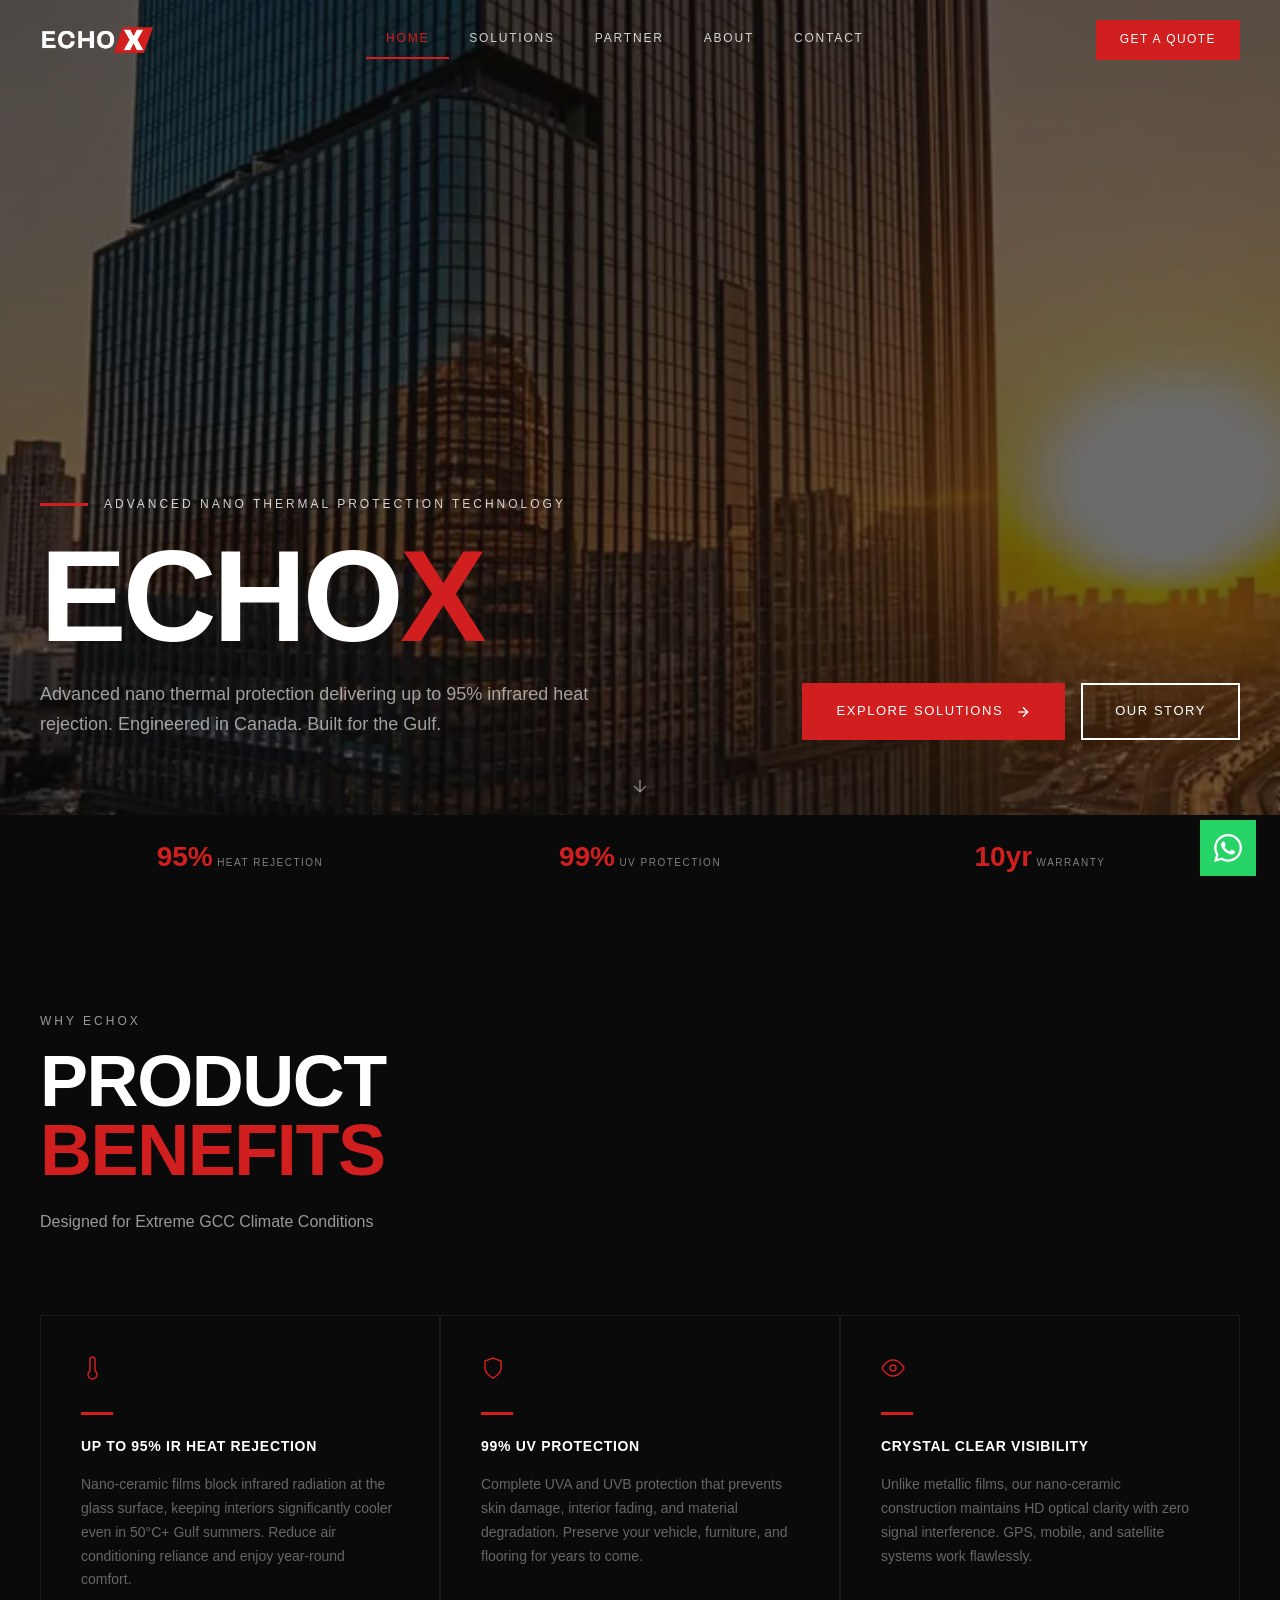
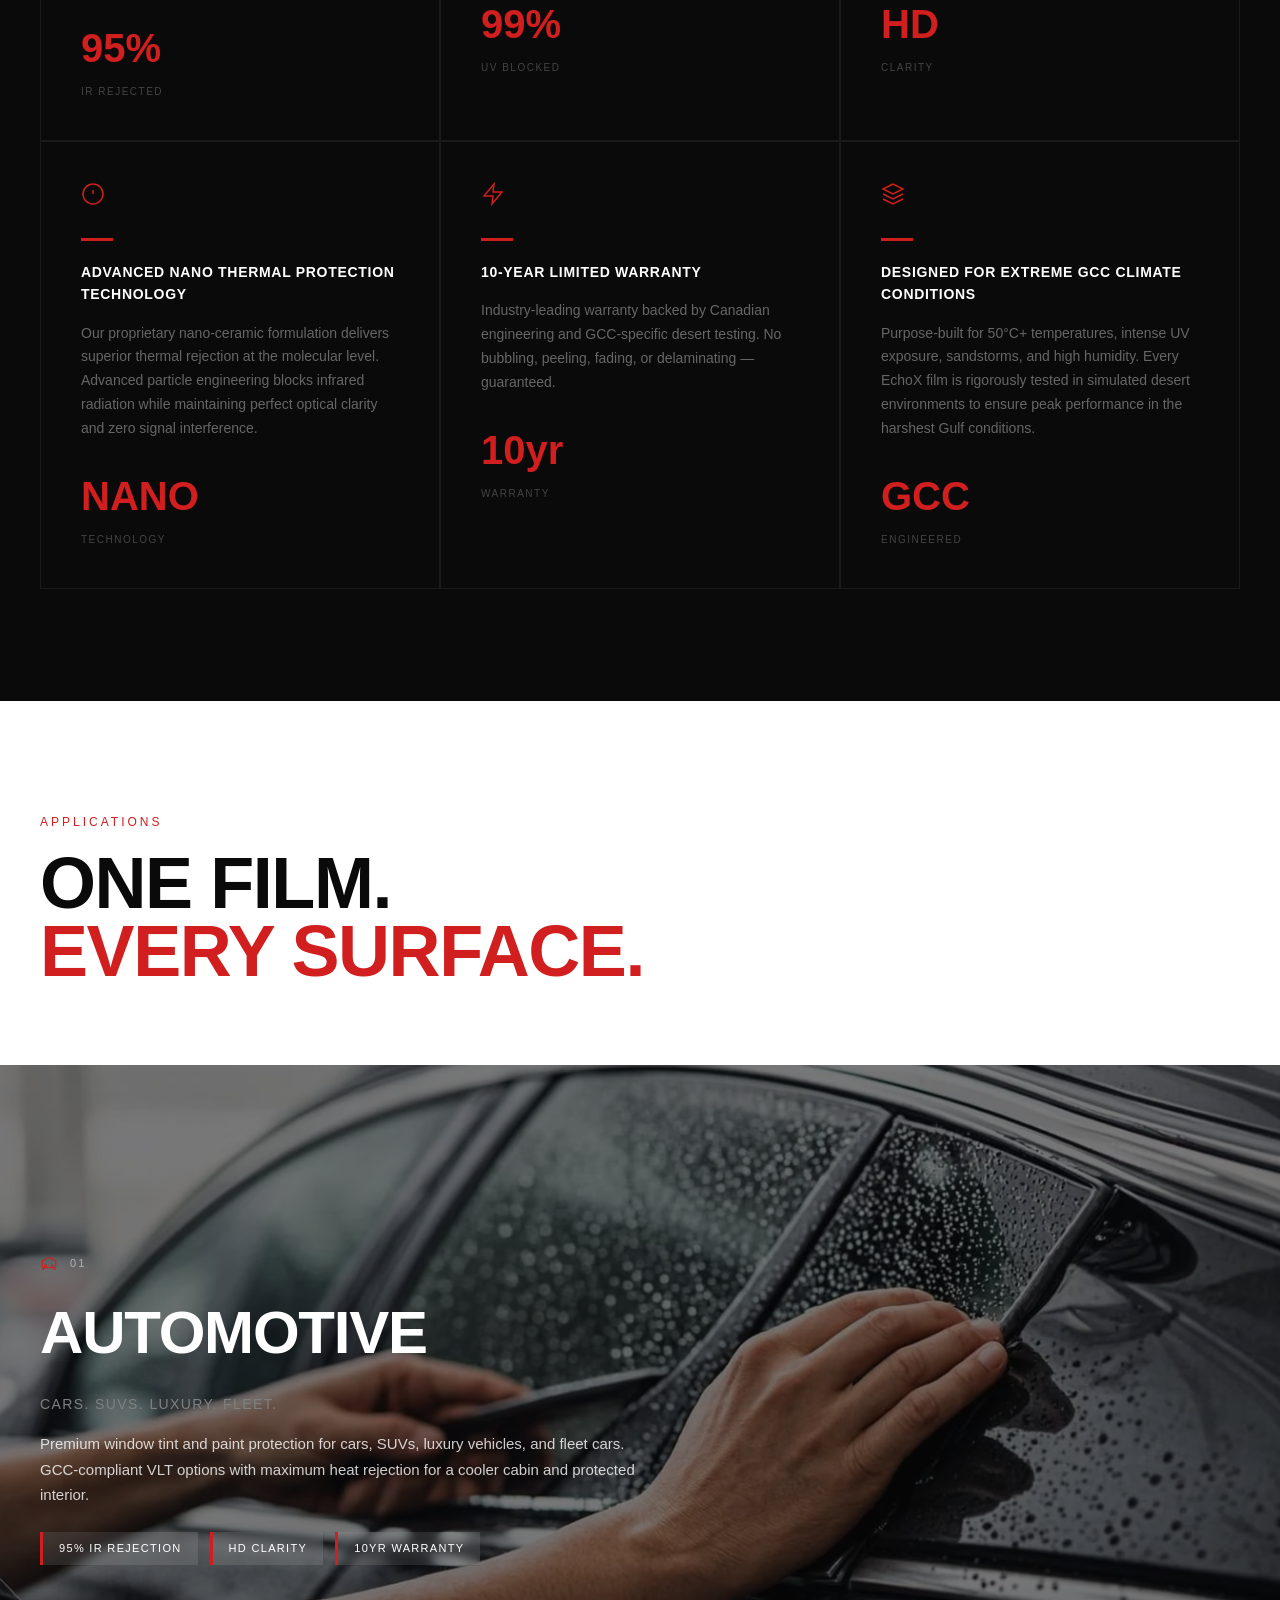
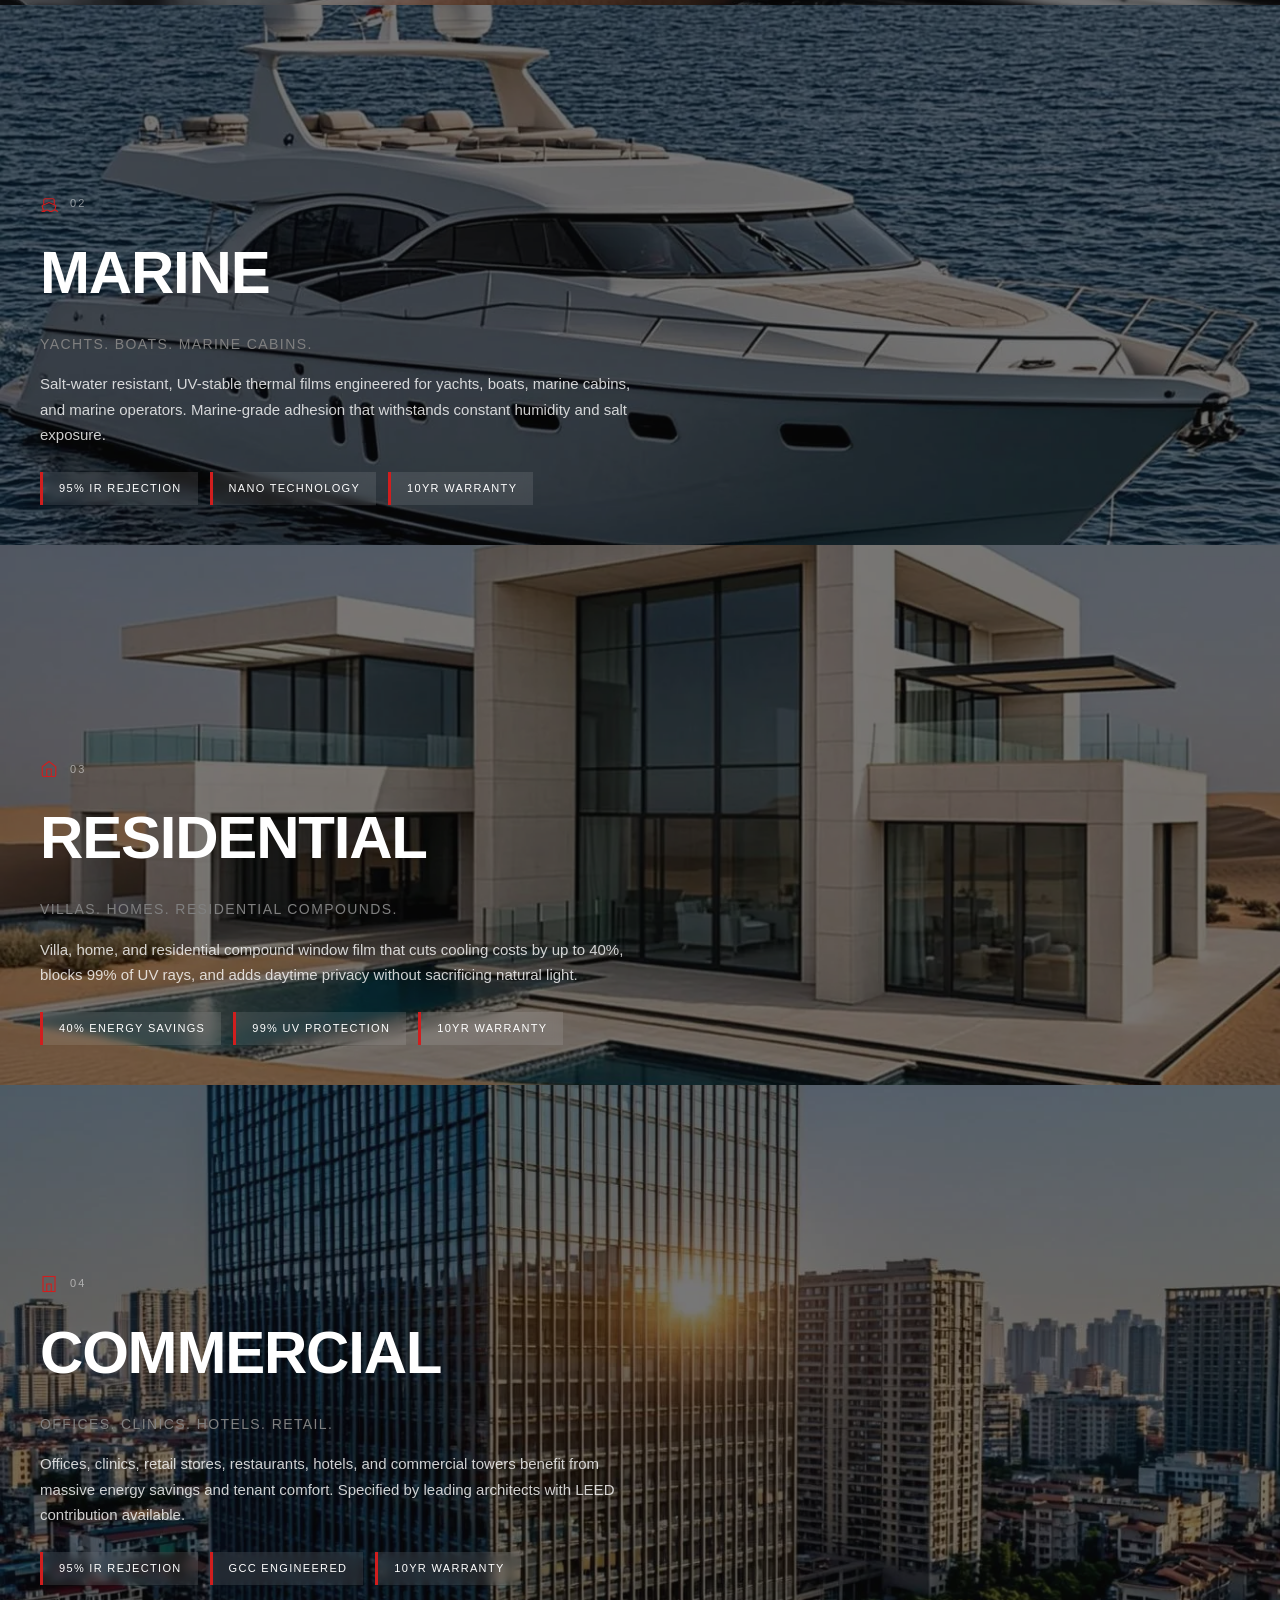
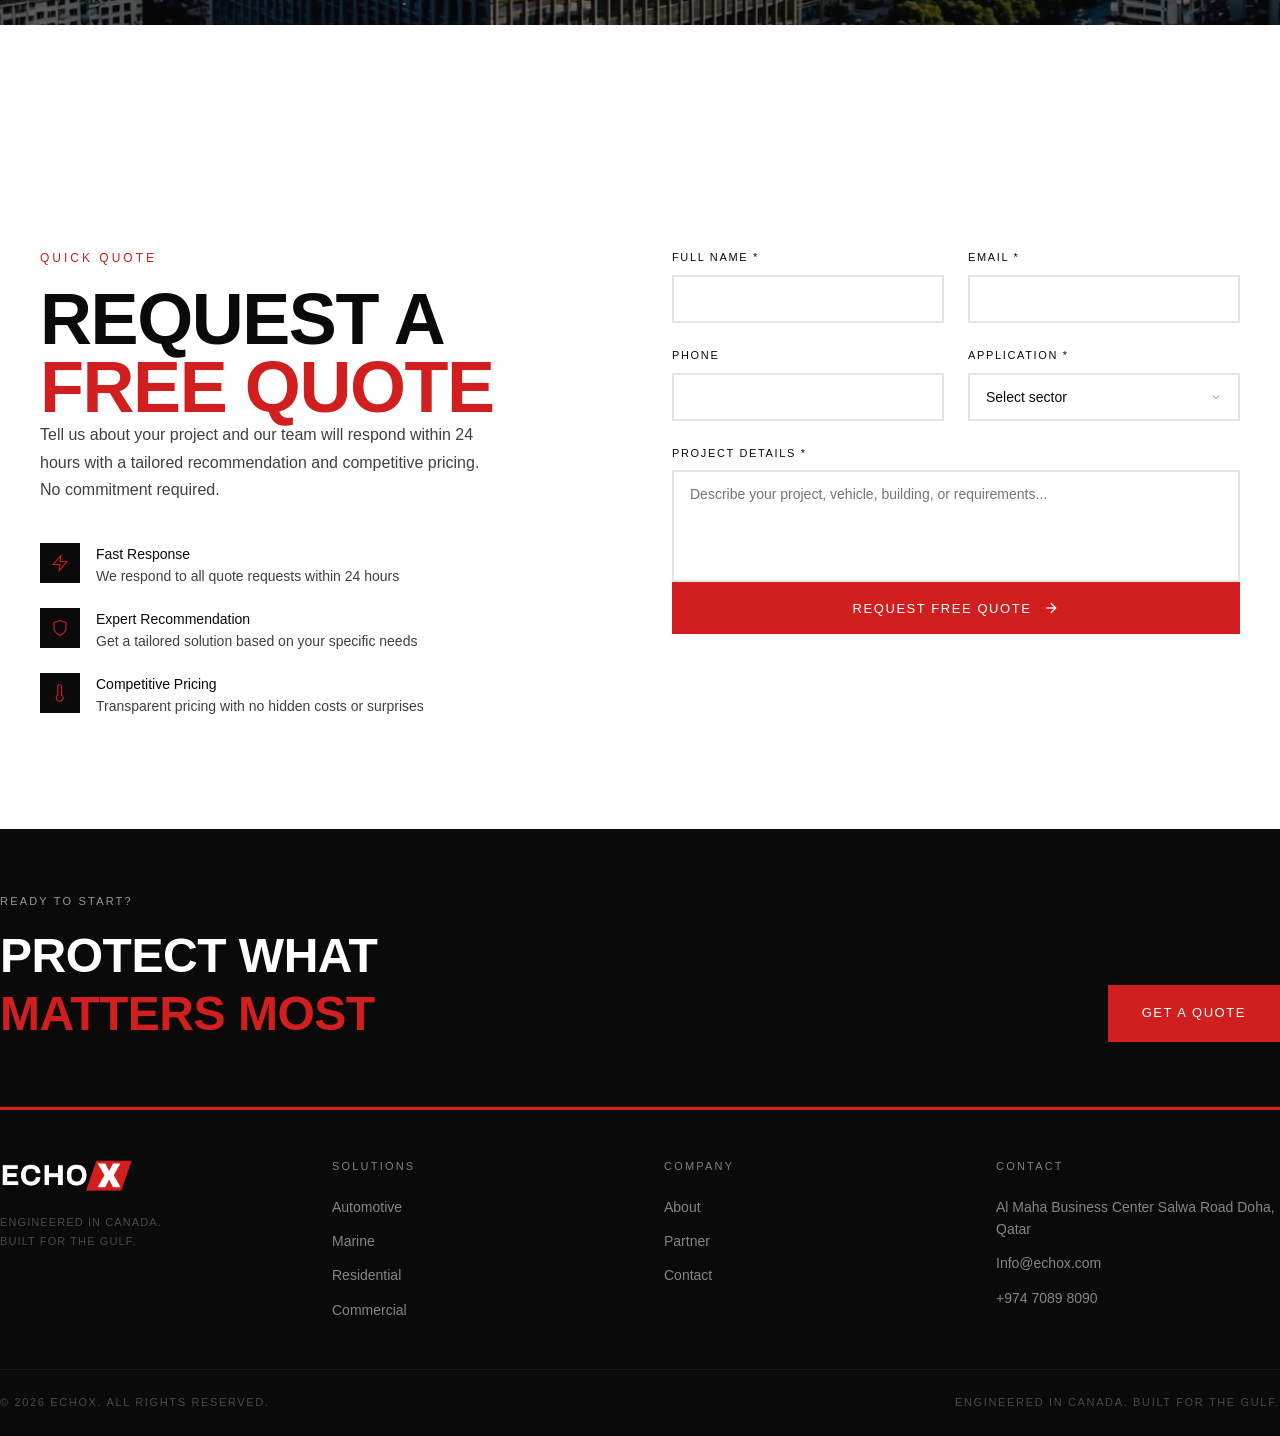
==== index.html @ 62034e57 "echox" ====
<!doctype html>
<html lang="en">
  <head>
    <meta charset="UTF-8" />
    <meta name="viewport" content="width=device-width, initial-scale=1.0" />
    <title>EchoX — Advanced Nano Thermal Protection Films | Engineered in Canada for the GCC</title>
    <meta name="description" content="EchoX delivers advanced nano thermal protection films with up to 95% IR heat rejection and 99% UV protection. Automotive, marine, residential, and commercial solutions engineered in Canada for extreme GCC climate conditions." />
  <meta name="robots" content="index, follow" />
  
  <meta property="og:title" content="EchoX — Advanced Nano Thermal Protection Films" />
  <meta property="og:description" content="Up to 95% IR heat rejection. Engineered in Canada. Built for the Gulf. Automotive, marine, residential & commercial thermal films." />
  <meta property="og:type" content="website" />
  
  <meta property="og:image" content="images/hero-home.webp" />
  <meta property="og:site_name" content="EchoX" />
  <meta property="og:locale" content="en_US" />
  <meta name="twitter:card" content="summary_large_image" />
  <meta name="twitter:title" content="EchoX — Advanced Nano Thermal Protection Films" />
  <meta name="twitter:description" content="Up to 95% IR heat rejection. Engineered in Canada. Built for the Gulf. Automotive, marine, residential & commercial thermal films." />
  <meta name="twitter:image" content="images/hero-home.webp" />
  <meta name="geo.region" content="QA-DA" />
  <meta name="geo.placename" content="Doha" />
    <link rel="icon" href="images/icon.png" type="image/png" />
  <link rel="preload" href="images/hero-home.webp" as="image" type="image/webp" />
    <link rel="stylesheet" href="style.css" />
  
<script type="application/ld+json">
{
  "@context": "https://schema.org",
  "@type": "WebSite",
  "name": "EchoX",
  "url": "",
  "description": "Advanced nano thermal protection films engineered in Canada for the GCC",
  "potentialAction": {
    "@type": "SearchAction",
    "target": "solutions.html",
    "query-input": "required name=search_term_string"
  }
}
</script>

<script type="application/ld+json">
{
  "@context": "https://schema.org",
  "@type": "LocalBusiness",
  "name": "EchoX",
  "description": "Advanced nano thermal protection films — automotive, marine, residential, and commercial solutions engineered in Canada for the GCC.",
  "url": "",
  "telephone": "+97470898090",
  "email": "Info@echox.com",
  "address": {
    "@type": "PostalAddress",
    "streetAddress": "Al Maha Business Center, Salwa Road",
    "addressLocality": "Doha",
    "addressRegion": "Doha",
    "addressCountry": "QA"
  },
  "areaServed": [
    { "@type": "Country", "name": "Qatar" },
    { "@type": "Country", "name": "Saudi Arabia" },
    { "@type": "Country", "name": "United Arab Emirates" },
    { "@type": "Country", "name": "Kuwait" },
    { "@type": "Country", "name": "Bahrain" },
    { "@type": "Country", "name": "Oman" }
  ],
  "sameAs": [
    "https://instagram.com/echoxglobal",
    "https://linkedin.com/company/echoxglobal",
    "https://youtube.com/@echoxglobal"
  ]
}
</script>
    <script>document.documentElement.style.opacity=0;document.documentElement.style.transition="opacity 0.3s ease";</script>
  </head>
  <body>
    <!-- ===== NAVBAR ===== -->
    <nav id="navbar" class="navbar">
      <div class="navbar-inner">
        <a href="index.html" class="navbar-logo">
          <img src="images/logo.webp" alt="EchoX logo — Advanced Nano Thermal Protection" id="nav-logo" class="nav-logo"  width="1556" height="409" loading="lazy" />
        </a>
        <div class="navbar-links" id="nav-links">
          <a href="index.html" class="nav-link active">Home</a>
          <a href="solutions.html" class="nav-link">Solutions</a>
          <a href="partner.html" class="nav-link">Partner</a>
          <a href="about.html" class="nav-link">About</a>
          <a href="contact.html" class="nav-link">Contact</a>
        </div>
        <a href="contact.html" class="nav-cta">Get a Quote</a>
        <button class="mobile-menu-btn" id="mobile-menu-btn" aria-label="Toggle menu">
          <span></span><span></span><span></span>
        </button>
      </div>
    </nav>

    <!-- Mobile Menu Overlay -->
    <div class="mobile-menu-overlay" id="mobile-menu-overlay">
      <button class="mobile-menu-close" id="mobile-menu-close" aria-label="Close menu">
        <svg width="28" height="28" viewBox="0 0 24 24" fill="none" stroke="currentColor" stroke-width="2">
          <line x1="18" y1="6" x2="6" y2="18" />
          <line x1="6" y1="6" x2="18" y2="18" />
        </svg>
      </button>
      <div class="mobile-menu-content">
        <a href="index.html" class="mobile-menu-link"><span class="mobile-menu-num">01</span>Home</a>
        <a href="solutions.html" class="mobile-menu-link"><span class="mobile-menu-num">02</span>Solutions</a>
        <a href="partner.html" class="mobile-menu-link"><span class="mobile-menu-num">03</span>Partner</a>
        <a href="about.html" class="mobile-menu-link"><span class="mobile-menu-num">04</span>About</a>
        <a href="contact.html" class="mobile-menu-link"><span class="mobile-menu-num">05</span>Contact</a>
        <a href="contact.html" class="mobile-menu-cta">Get a Quote</a>
      </div>
    </div>

    <!-- ===== HOME PAGE CONTENT ===== -->

    <!-- HOME SECTION 1: Brand Introduction — Full Viewport Cinematic Hero -->
    <section class="hero hero-home">
      <div class="hero-bg">
        <picture>
            <source srcset="images/hero-home-sm.webp" media="(max-width: 768px)" type="image/webp" />
            <img src="images/hero-home.webp" width="1344" height="768" fetchpriority="high" alt="EchoX Thermal Protection" />
          </picture>
      </div>
      <div class="hero-overlay" style="background: rgba(10, 10, 10, 0.6)"></div>
      <div class="hero-content hero-content-bottom">
        <div class="content-grid">
          <div class="hero-pretitle-row">
            <div class="hero-red-line"></div>
            <span class="hero-pretitle">Advanced Nano Thermal Protection Technology</span>
          </div>
          <h1 class="hero-title">ECHO<span class="text-red">X</span></h1>
          <div class="hero-grid-2col">
            <p class="hero-subtitle">
              Advanced nano thermal protection delivering up to 95% infrared heat rejection. Engineered in Canada. Built for the Gulf.
            </p>
            <div class="hero-buttons">
              <a href="solutions.html" class="btn btn-primary">Explore Solutions
                <svg width="16" height="16" viewBox="0 0 24 24" fill="none" stroke="currentColor" stroke-width="2">
                  <line x1="5" y1="12" x2="19" y2="12" />
                  <polyline points="12 5 19 12 12 19" /></svg></a>
              <a href="about.html" class="btn btn-outline-white">Our Story</a>
            </div>
          </div>
        </div>
      </div>
      <!-- Bottom Stats Bar -->
      <div class="hero-stats-bar">
        <div class="hero-stats-bar-inner">
          <div class="hero-stat">
            <span class="hero-stat-value">95%</span>
            <span class="hero-stat-label">Heat Rejection</span>
          </div>
          <div class="hero-stat">
            <span class="hero-stat-value">99%</span>
            <span class="hero-stat-label">UV Protection</span>
          </div>
          <div class="hero-stat">
            <span class="hero-stat-value">10yr</span>
            <span class="hero-stat-label">Warranty</span>
          </div>
        </div>
      </div>
      <!-- Scroll Indicator -->
      <div class="scroll-indicator">
        <svg width="20" height="20" viewBox="0 0 24 24" fill="none" stroke="currentColor" stroke-width="2" style="color: rgba(255, 255, 255, 0.4)">
          <line x1="12" y1="5" x2="12" y2="19" />
          <polyline points="19 12 12 19 5 12" />
        </svg>
      </div>
    </section>

    <!-- HOME SECTION 2: Product Benefits — Dark -->
    <section class="section section-dark">
      <div class="container">
        <div class="section-header-left animate-on-scroll">
          <span class="section-eyebrow eyebrow-gray">Why EchoX</span>
          <h2 class="section-title text-white">PRODUCT<br /><span class="text-red">BENEFITS</span></h2>
          <p class="section-desc" style="color: #999; margin-top: 24px;">Designed for Extreme GCC Climate Conditions</p>
        </div>
        <div class="benefits-grid" style="grid-template-columns: repeat(3, 1fr)">
          <div class="benefit-card animate-on-scroll">
            <svg class="benefit-icon" width="24" height="24" viewBox="0 0 24 24" fill="none" stroke="currentColor" stroke-width="1.5">
              <path d="M14 14.76V3.5a2.5 2.5 0 0 0-5 0v11.26a4.5 4.5 0 1 0 5 0z" />
            </svg>
            <div class="benefit-red-line"></div>
            <h3 class="benefit-title">UP TO 95% IR HEAT REJECTION</h3>
            <p class="benefit-desc">
              Nano-ceramic films block infrared radiation at the glass surface, keeping interiors significantly cooler even in 50°C+ Gulf summers. Reduce air conditioning reliance and enjoy year-round comfort.
            </p>
            <p class="benefit-stat">95%</p>
            <p class="benefit-stat-label">IR Rejected</p>
          </div>
          <div class="benefit-card animate-on-scroll">
            <svg class="benefit-icon" width="24" height="24" viewBox="0 0 24 24" fill="none" stroke="currentColor" stroke-width="1.5">
              <path d="M12 22s8-4 8-10V5l-8-3-8 3v7c0 6 8 10 8 10z" />
            </svg>
            <div class="benefit-red-line"></div>
            <h3 class="benefit-title">99% UV PROTECTION</h3>
            <p class="benefit-desc">
              Complete UVA and UVB protection that prevents skin damage, interior fading, and material degradation. Preserve your vehicle, furniture, and flooring for years to come.
            </p>
            <p class="benefit-stat">99%</p>
            <p class="benefit-stat-label">UV Blocked</p>
          </div>
          <div class="benefit-card animate-on-scroll">
            <svg class="benefit-icon" width="24" height="24" viewBox="0 0 24 24" fill="none" stroke="currentColor" stroke-width="1.5">
              <path d="M1 12s4-8 11-8 11 8 11 8-4 8-11 8-11-8-11-8z" />
              <circle cx="12" cy="12" r="3" />
            </svg>
            <div class="benefit-red-line"></div>
            <h3 class="benefit-title">CRYSTAL CLEAR VISIBILITY</h3>
            <p class="benefit-desc">
              Unlike metallic films, our nano-ceramic construction maintains HD optical clarity with zero signal interference. GPS, mobile, and satellite systems work flawlessly.
            </p>
            <p class="benefit-stat">HD</p>
            <p class="benefit-stat-label">Clarity</p>
          </div>
          <div class="benefit-card animate-on-scroll">
            <svg class="benefit-icon" width="24" height="24" viewBox="0 0 24 24" fill="none" stroke="currentColor" stroke-width="1.5">
              <circle cx="12" cy="12" r="10" />
              <line x1="12" y1="8" x2="12" y2="12" />
              <line x1="12" y1="16" x2="12.01" y2="16" />
            </svg>
            <div class="benefit-red-line"></div>
            <h3 class="benefit-title">ADVANCED NANO THERMAL PROTECTION TECHNOLOGY</h3>
            <p class="benefit-desc">
              Our proprietary nano-ceramic formulation delivers superior thermal rejection at the molecular level. Advanced particle engineering blocks infrared radiation while maintaining perfect optical clarity and zero signal interference.
            </p>
            <p class="benefit-stat">NANO</p>
            <p class="benefit-stat-label">Technology</p>
          </div>
          <div class="benefit-card animate-on-scroll">
            <svg class="benefit-icon" width="24" height="24" viewBox="0 0 24 24" fill="none" stroke="currentColor" stroke-width="1.5">
              <polygon points="13 2 3 14 12 14 11 22 21 10 12 10 13 2" />
            </svg>
            <div class="benefit-red-line"></div>
            <h3 class="benefit-title">10-YEAR LIMITED WARRANTY</h3>
            <p class="benefit-desc">
              Industry-leading warranty backed by Canadian engineering and GCC-specific desert testing. No bubbling, peeling, fading, or delaminating — guaranteed.
            </p>
            <p class="benefit-stat">10yr</p>
            <p class="benefit-stat-label">Warranty</p>
          </div>
          <div class="benefit-card animate-on-scroll">
            <svg class="benefit-icon" width="24" height="24" viewBox="0 0 24 24" fill="none" stroke="currentColor" stroke-width="1.5">
              <path d="M12 2L2 7l10 5 10-5-10-5z" />
              <path d="M2 17l10 5 10-5" />
              <path d="M2 12l10 5 10-5" />
            </svg>
            <div class="benefit-red-line"></div>
            <h3 class="benefit-title">DESIGNED FOR EXTREME GCC CLIMATE CONDITIONS</h3>
            <p class="benefit-desc">
              Purpose-built for 50°C+ temperatures, intense UV exposure, sandstorms, and high humidity. Every EchoX film is rigorously tested in simulated desert environments to ensure peak performance in the harshest Gulf conditions.
            </p>
            <p class="benefit-stat">GCC</p>
            <p class="benefit-stat-label">Engineered</p>
          </div>
        </div>
      </div>
    </section>

    <!-- HOME SECTION 3: Applications Overview — White -->
    <section class="section section-white">
      <div class="container">
        <div class="section-header-left animate-on-scroll">
          <span class="section-eyebrow">Applications</span>
          <h2 class="section-title">ONE FILM.<br /><span class="text-red">EVERY SURFACE.</span></h2>
        </div>
      </div>
      <!-- Full-width application cards -->
      <div class="app-cards">
        <!-- Automotive -->
        <a href="solutions.html" class="app-card animate-on-scroll" style="text-decoration:none;color:inherit;">
          <div class="app-card-bg">
            <img src="images/automotive-detail.webp" alt="EchoX automotive nano ceramic thermal window tint film for cars and SUVs"  width="1344" height="768" loading="lazy" />
          </div>
          <div class="app-card-overlay"></div>
          <div class="app-card-content">
            <div class="app-card-eyebrow">
              <svg width="18" height="18" viewBox="0 0 24 24" fill="none" stroke="#D11E1E" stroke-width="1.5">
                <path d="M5 17h14M5 17a2 2 0 0 1-2-2V9a2 2 0 0 1 2-2h1l2-3h8l2 3h1a2 2 0 0 1 2 2v6a2 2 0 0 1-2 2M5 17l-1 2h2m13-2l1 2h-2" />
                <circle cx="7.5" cy="14.5" r="1.5" />
                <circle cx="16.5" cy="14.5" r="1.5" />
              </svg>
              <span>01</span>
            </div>
            <h3 class="app-card-title">AUTOMOTIVE</h3>
            <p class="app-card-subtitle">Cars. SUVs. Luxury. Fleet.</p>
            <p class="app-card-desc">
              Premium window tint and paint protection for cars, SUVs, luxury vehicles, and fleet cars. GCC-compliant VLT options with maximum heat rejection for a cooler cabin and protected interior.
            </p>
            <div class="app-card-tags">
              <span class="app-card-tag">95% IR Rejection</span>
              <span class="app-card-tag">HD Clarity</span>
              <span class="app-card-tag">10yr Warranty</span>
            </div>
          </div>
        </a>
        <!-- Marine -->
        <a href="solutions.html" class="app-card animate-on-scroll" style="text-decoration:none;color:inherit;">
          <div class="app-card-bg">
            <img src="images/marine.webp" alt="EchoX marine grade thermal protection film for yachts and boats"  width="1344" height="768" loading="lazy" />
          </div>
          <div class="app-card-overlay"></div>
          <div class="app-card-content">
            <div class="app-card-eyebrow">
              <svg width="18" height="18" viewBox="0 0 24 24" fill="none" stroke="#D11E1E" stroke-width="1.5">
                <path d="M2 21c.6.5 1.2 1 2.5 1 2.5 0 2.5-2 5-2 1.3 0 1.9.5 2.5 1s1.2 1 2.5 1c2.5 0 2.5-2 5-2 1.3 0 1.9.5 2.5 1s1.2 1 2.5 1" />
                <path d="M19.38 20A11.6 11.6 0 0 0 21 14l-9-4-9 4c0 2.9.94 5.34 2.81 7.76" />
                <path d="M19 13V7a2 2 0 0 0-2-2H7a2 2 0 0 0-2 2v6" />
              </svg>
              <span>02</span>
            </div>
            <h3 class="app-card-title">MARINE</h3>
            <p class="app-card-subtitle">Yachts. Boats. Marine Cabins.</p>
            <p class="app-card-desc">
              Salt-water resistant, UV-stable thermal films engineered for yachts, boats, marine cabins, and marine operators. Marine-grade adhesion that withstands constant humidity and salt exposure.
            </p>
            <div class="app-card-tags">
              <span class="app-card-tag">95% IR Rejection</span>
              <span class="app-card-tag">NANO Technology</span>
              <span class="app-card-tag">10yr Warranty</span>
            </div>
          </div>
        </a>
        <!-- Residential -->
        <a href="solutions.html" class="app-card animate-on-scroll" style="text-decoration:none;color:inherit;">
          <div class="app-card-bg">
            <img src="images/residential.webp" alt="EchoX residential window thermal film for villas and homes in the GCC"  width="1344" height="768" loading="lazy" />
          </div>
          <div class="app-card-overlay"></div>
          <div class="app-card-content">
            <div class="app-card-eyebrow">
              <svg width="18" height="18" viewBox="0 0 24 24" fill="none" stroke="#D11E1E" stroke-width="1.5">
                <path d="M3 9l9-7 9 7v11a2 2 0 0 1-2 2H5a2 2 0 0 1-2-2z" />
                <polyline points="9 22 9 12 15 12 15 22" />
              </svg>
              <span>03</span>
            </div>
            <h3 class="app-card-title">RESIDENTIAL</h3>
            <p class="app-card-subtitle">Villas. Homes. Residential Compounds.</p>
            <p class="app-card-desc">
              Villa, home, and residential compound window film that cuts cooling costs by up to 40%, blocks 99% of UV rays, and adds daytime privacy without sacrificing natural light.
            </p>
            <div class="app-card-tags">
              <span class="app-card-tag">40% Energy Savings</span>
              <span class="app-card-tag">99% UV Protection</span>
              <span class="app-card-tag">10yr Warranty</span>
            </div>
          </div>
        </a>
        <!-- Commercial -->
        <a href="solutions.html" class="app-card animate-on-scroll" style="text-decoration:none;color:inherit;">
          <div class="app-card-bg">
            <img src="images/commercial.webp" alt="EchoX commercial thermal protection film for offices and commercial buildings"  width="1344" height="768" loading="lazy" />
          </div>
          <div class="app-card-overlay"></div>
          <div class="app-card-content">
            <div class="app-card-eyebrow">
              <svg width="18" height="18" viewBox="0 0 24 24" fill="none" stroke="#D11E1E" stroke-width="1.5">
                <rect x="4" y="2" width="16" height="20" rx="0" />
                <path d="M9 22V12h6v10" />
                <path d="M8 6h.01" />
                <path d="M16 6h.01" />
                <path d="M12 6h.01" />
                <path d="M12 10h.01" />
                <path d="M12 14h.01" />
                <path d="M16 10h.01" />
                <path d="M16 14h.01" />
                <path d="M8 10h.01" />
                <path d="M8 14h.01" />
              </svg>
              <span>04</span>
            </div>
            <h3 class="app-card-title">COMMERCIAL</h3>
            <p class="app-card-subtitle">Offices. Clinics. Hotels. Retail.</p>
            <p class="app-card-desc">
              Offices, clinics, retail stores, restaurants, hotels, and commercial towers benefit from massive energy savings and tenant comfort. Specified by leading architects with LEED contribution available.
            </p>
            <div class="app-card-tags">
              <span class="app-card-tag">95% IR Rejection</span>
              <span class="app-card-tag">GCC Engineered</span>
              <span class="app-card-tag">10yr Warranty</span>
            </div>
          </div>
        </a>
      </div>
    </section>

    <!-- HOME SECTION 4: Call-to-Action — Full Viewport Dark Cinematic -->
    <section class="hero hero-cta-section">
      <div class="hero-bg">
        <img src="images/technology.webp" alt="EchoX nano ceramic thermal protection technology"  width="1344" height="768" loading="lazy" />
      </div>
      <div class="hero-overlay" style="background: rgba(10, 10, 10, 0.8)"></div>
      <div class="hero-content hero-content-center">
        <div class="cta-pretitle-row">
          <div class="hero-red-line"></div>
          <span class="section-eyebrow eyebrow-gray">Take Action</span>
          <div class="hero-red-line"></div>
        </div>
        <h2 class="section-title text-white text-center">READY TO<br /><span class="text-red">GET STARTED?</span></h2>
        <p class="cta-desc">
          Whether you need thermal protection or want to grow your business — we have a path for you.
        </p>
        <div class="cta-grid">
          <a href="solutions.html" class="cta-card animate-on-scroll">
            <span class="cta-card-dot">&bull;</span>
            <p class="cta-card-title">SOLUTIONS</p>
            <span class="cta-card-link">View Solutions
              <svg width="14" height="14" viewBox="0 0 24 24" fill="none" stroke="currentColor" stroke-width="2">
                <line x1="5" y1="12" x2="19" y2="12" />
                <polyline points="12 5 19 12 12 19" /></svg></span>
          </a>
          <a href="partner.html" class="cta-card animate-on-scroll">
            <span class="cta-card-dot">&bull;</span>
            <p class="cta-card-title">PARTNER</p>
            <span class="cta-card-link">Partner With Us
              <svg width="14" height="14" viewBox="0 0 24 24" fill="none" stroke="currentColor" stroke-width="2">
                <line x1="5" y1="12" x2="19" y2="12" />
                <polyline points="12 5 19 12 12 19" /></svg></span>
          </a>
          <a href="contact.html" class="cta-card animate-on-scroll">
            <span class="cta-card-dot">&bull;</span>
            <p class="cta-card-title">CONTACT</p>
            <span class="cta-card-link">Get in Touch
              <svg width="14" height="14" viewBox="0 0 24 24" fill="none" stroke="currentColor" stroke-width="2">
                <line x1="5" y1="12" x2="19" y2="12" />
                <polyline points="12 5 19 12 12 19" /></svg></span>
          </a>
        </div>
      </div>
    </section>

    <!-- HOME SECTION 5: Quote Request Form — White -->
    <section class="section section-white">
      <div class="container">
        <div class="quote-layout">
          <div class="quote-left animate-on-scroll">
            <span class="section-eyebrow">Quick Quote</span>
            <h2 class="section-title">REQUEST A<br /><span class="text-red">FREE QUOTE</span></h2>
            <p class="quote-desc">
              Tell us about your project and our team will respond within 24 hours with a tailored recommendation and competitive pricing. No commitment required.
            </p>
            <div class="quote-features">
              <div class="quote-feature">
                <div class="quote-feature-icon">
                  <svg width="18" height="18" viewBox="0 0 24 24" fill="none" stroke="#D11E1E" stroke-width="1.5">
                    <polygon points="13 2 3 14 12 14 11 22 21 10 12 10 13 2" />
                  </svg>
                </div>
                <div>
                  <p class="quote-feature-label">Fast Response</p>
                  <p class="quote-feature-desc">We respond to all quote requests within 24 hours</p>
                </div>
              </div>
              <div class="quote-feature">
                <div class="quote-feature-icon">
                  <svg width="18" height="18" viewBox="0 0 24 24" fill="none" stroke="#D11E1E" stroke-width="1.5">
                    <path d="M12 22s8-4 8-10V5l-8-3-8 3v7c0 6 8 10 8 10z" />
                  </svg>
                </div>
                <div>
                  <p class="quote-feature-label">Expert Recommendation</p>
                  <p class="quote-feature-desc">Get a tailored solution based on your specific needs</p>
                </div>
              </div>
              <div class="quote-feature">
                <div class="quote-feature-icon">
                  <svg width="18" height="18" viewBox="0 0 24 24" fill="none" stroke="#D11E1E" stroke-width="1.5">
                    <path d="M14 14.76V3.5a2.5 2.5 0 0 0-5 0v11.26a4.5 4.5 0 1 0 5 0z" />
                  </svg>
                </div>
                <div>
                  <p class="quote-feature-label">Competitive Pricing</p>
                  <p class="quote-feature-desc">Transparent pricing with no hidden costs or surprises</p>
                </div>
              </div>
            </div>
          </div>
          <div class="quote-right animate-on-scroll">
            <div id="home-form-container">
              <form id="home-quote-form">
                <input type="text" name="_honey" style="display:none">
                <div class="form-row">
                  <div class="form-group">
                    <label class="form-label" for="index-name">Full Name *</label>
                    <input type="text" name="name" id="index-name" class="form-input" required />
                  </div>
                  <div class="form-group">
                    <label class="form-label" for="index-email">Email *</label>
                    <input type="email" name="email" id="index-email" class="form-input" required />
                  </div>
                </div>
                <div class="form-row">
                  <div class="form-group">
                    <label class="form-label" for="index-phone">Phone</label>
                    <input type="tel" name="phone" id="index-phone" class="form-input" />
                  </div>
                  <div class="form-group">
                    <label class="form-label" for="index-sector">Application *</label>
                    <select name="sector" id="index-sector" class="form-input form-select" required>
                      <option value="">Select sector</option>
                      <option value="automotive">Automotive</option>
                      <option value="marine">Marine</option>
                      <option value="residential">Residential</option>
                      <option value="commercial">Commercial</option>
                    </select>
                  </div>
                </div>
                <div class="form-group">
                  <label class="form-label" for="index-message">Project Details *</label>
                  <textarea name="message" id="index-message" class="form-input form-textarea" rows="5" required placeholder="Describe your project, vehicle, building, or requirements..."></textarea>
                </div>
                <button type="submit" class="btn btn-primary btn-full" id="home-submit-btn">
                  Request Free Quote
                  <svg width="16" height="16" viewBox="0 0 24 24" fill="none" stroke="currentColor" stroke-width="2">
                    <line x1="5" y1="12" x2="19" y2="12" />
                    <polyline points="12 5 19 12 12 19" />
                  </svg>
                </button>
              </form>
            </div>
            <div id="home-success" class="form-success" style="display: none">
              <div class="form-success-line"></div>
              <h3 class="form-success-title">QUOTE REQUEST SENT</h3>
              <p class="form-success-desc">Our team will respond within 24 hours.</p>
            </div>
          </div>
        </div>
      </div>
    </section>

    <!-- ===== FOOTER ===== -->
    <footer class="footer">
      <div class="footer-cta-bar">
        <div class="container footer-cta-inner">
          <div>
            <p class="footer-cta-pretitle">Ready to Start?</p>
            <h3 class="footer-cta-title">PROTECT WHAT<br /><span class="text-red">MATTERS MOST</span></h3>
          </div>
          <a href="contact.html" class="btn btn-primary">Get a Quote</a>
        </div>
      </div>
      <div class="footer-stripe"></div>
      <div class="container footer-grid">
        <div class="footer-col">
          <img src="images/logo.webp" alt="EchoX logo — Advanced Nano Thermal Protection" class="footer-logo"  width="1556" height="409" loading="lazy" />
          <p class="footer-brand-text">Engineered in Canada.<br />Built for the Gulf.</p>
        </div>
        <div class="footer-col">
          <h4 class="footer-col-title">Solutions</h4>
          <ul class="footer-col-list">
            <li><a href="solutions.html#automotive">Automotive</a></li>
            <li><a href="solutions.html#marine">Marine</a></li>
            <li><a href="solutions.html#residential">Residential</a></li>
            <li><a href="solutions.html#commercial">Commercial</a></li>
          </ul>
        </div>
        <div class="footer-col">
          <h4 class="footer-col-title">Company</h4>
          <ul class="footer-col-list">
            <li><a href="about.html">About</a></li>
            <li><a href="partner.html">Partner</a></li>
            <li><a href="contact.html">Contact</a></li>
          </ul>
        </div>
        <div class="footer-col">
          <h4 class="footer-col-title">Contact</h4>
          <ul class="footer-col-list">
            <li>Al Maha Business Center Salwa Road Doha, Qatar </li>
            <li><a href="mailto:Info@echox.com">Info@echox.com</a></li>
            <li><a href="https://wa.me/97470898090" target="_blank" rel="noopener noreferrer">+974 7089 8090</a></li>
          </ul>
          <!-- <div class="social-links" style="margin-top: 16px;">
            <a href="https://instagram.com/echoxglobal" target="_blank" rel="noopener noreferrer" class="social-link" aria-label="Instagram">
              <svg width="18" height="18" viewBox="0 0 24 24" fill="none" stroke="currentColor" stroke-width="1.5"><rect x="2" y="2" width="20" height="20" rx="5"/><circle cx="12" cy="12" r="5"/><circle cx="17.5" cy="6.5" r="1.5" fill="currentColor" stroke="none"/></svg>
            </a>
            <a href="https://snapchat.com/add/echoxglobal" target="_blank" rel="noopener noreferrer" class="social-link" aria-label="Snapchat">
              <svg width="18" height="18" viewBox="0 0 24 24" fill="none" stroke="currentColor" stroke-width="1.5"><path d="M12 2C8.5 2 7 5 7 7c0 2 .5 3 1 4.5C7 12 5 12 5 13s2 1 3 1.5C7 16 6 17 4 18c0 0 2 1 4 1 1 0 2-.5 4-.5s3 .5 4 .5c2 0 4-1 4-1-2-1-3-2-4-3.5 1-.5 3-.5 3-1.5s-2-1-3-1.5c.5-1.5 1-2.5 1-4.5 0-2-1.5-5-5-5z"/></svg>
            </a>
            <a href="https://tiktok.com/@echoxglobal" target="_blank" rel="noopener noreferrer" class="social-link" aria-label="TikTok">
              <svg width="18" height="18" viewBox="0 0 24 24" fill="none" stroke="currentColor" stroke-width="1.5"><path d="M9 12a4 4 0 1 0 4 4V4a5 5 0 0 0 5 5"/></svg>
            </a>
            <a href="https://linkedin.com/company/echoxglobal" target="_blank" rel="noopener noreferrer" class="social-link" aria-label="LinkedIn">
              <svg width="18" height="18" viewBox="0 0 24 24" fill="none" stroke="currentColor" stroke-width="1.5"><path d="M16 8a6 6 0 0 1 6 6v7h-4v-7a2 2 0 0 0-4 0v7h-4v-7a6 6 0 0 1 6-6z"/><rect x="2" y="9" width="4" height="12"/><circle cx="4" cy="4" r="2"/></svg>
            </a>
            <a href="https://youtube.com/@echoxglobal" target="_blank" rel="noopener noreferrer" class="social-link" aria-label="YouTube">
              <svg width="18" height="18" viewBox="0 0 24 24" fill="none" stroke="currentColor" stroke-width="1.5"><path d="M22.54 6.42a2.78 2.78 0 0 0-1.94-2C18.88 4 12 4 12 4s-6.88 0-8.6.46a2.78 2.78 0 0 0-1.94 2A29 29 0 0 0 1 11.75a29 29 0 0 0 .46 5.33A2.78 2.78 0 0 0 3.4 19.1c1.72.46 8.6.46 8.6.46s6.88 0 8.6-.46a2.78 2.78 0 0 0 1.94-2 29 29 0 0 0 .46-5.25 29 29 0 0 0-.46-5.43z"/><polygon points="9.75 15.02 15.5 11.75 9.75 8.48 9.75 15.02"/></svg>
            </a>
            <a href="https://facebook.com/echoxglobal" target="_blank" rel="noopener noreferrer" class="social-link" aria-label="Facebook">
              <svg width="18" height="18" viewBox="0 0 24 24" fill="none" stroke="currentColor" stroke-width="1.5"><path d="M18 2h-3a5 5 0 0 0-5 5v3H7v4h3v8h4v-8h3l1-4h-4V7a1 1 0 0 1 1-1h3z"/></svg>
            </a>
          </div> -->
        </div>
      </div>
      <div class="container footer-bottom">
        <p>&copy; 2026 ECHOX. ALL RIGHTS RESERVED.</p>
        <p>ENGINEERED IN CANADA. BUILT FOR THE GULF.</p>
      </div>
    </footer>

    <!-- Floating WhatsApp Button -->
    <a href="https://wa.me/97470898090" target="_blank" rel="noopener noreferrer" class="whatsapp-float" aria-label="Chat on WhatsApp">
      <svg width="28" height="28" viewBox="0 0 24 24" fill="white">
        <path d="M17.472 14.382c-.297-.149-1.758-.867-2.03-.967-.273-.099-.471-.148-.67.15-.197.297-.767.966-.94 1.164-.173.199-.347.223-.644.075-.297-.15-1.255-.463-2.39-1.475-.883-.788-1.48-1.761-1.653-2.059-.173-.297-.018-.458.13-.606.134-.133.298-.347.446-.52.149-.174.198-.298.298-.497.099-.198.05-.371-.025-.52-.075-.149-.669-1.612-.916-2.207-.242-.579-.487-.5-.669-.51-.173-.008-.371-.01-.57-.01-.198 0-.52.074-.792.372-.272.297-1.04 1.016-1.04 2.479 0 1.462 1.065 2.875 1.213 3.074.149.198 2.096 3.2 5.077 4.487.709.306 1.262.489 1.694.625.712.227 1.36.195 1.871.118.571-.085 1.758-.719 2.006-1.413.248-.694.248-1.289.173-1.413-.074-.124-.272-.198-.57-.347m-5.421 7.403h-.004a9.87 9.87 0 01-5.031-1.378l-.361-.214-3.741.982.998-3.648-.235-.374a9.86 9.86 0 01-1.51-5.26c.001-5.45 4.436-9.884 9.888-9.884 2.64 0 5.122 1.03 6.988 2.898a9.825 9.825 0 012.893 6.994c-.003 5.45-4.437 9.884-9.885 9.884m8.413-18.297A11.815 11.815 0 0012.05 0C5.495 0 .16 5.335.157 11.892c0 2.096.547 4.142 1.588 5.945L.057 24l6.305-1.654a11.882 11.882 0 005.683 1.448h.005c6.554 0 11.89-5.335 11.893-11.893a11.821 11.821 0 00-3.48-8.413z"/>
      </svg>
    </a>

    <script src="script.js" defer></script>
  </body>
</html>
---- style.css ----
/* ============================================================
   ECHOX — Canadian-Engineered Thermal Protection
   Complete CSS — No rounded corners, no gradients, no shadows
   Colors: #D11E1E (red), #0A0A0A (black), #404040 (secondary),
           #FFFFFF (white dominant), #808080 (gray labels)
   Fonts: Cy Grotesk Key (headings 400) + Space Grotesk (body 400 / UI 600)
   ALIGNMENT RULE: All content aligns to the 1400px / 40px grid
   ============================================================ */

/* === FONT — Cy Grotesk Key (self-hosted, Regular 400) === */
@font-face {
  font-family: "Cy Grotesk Key";
  src:
    url("fonts/CyGroteskKey-Regular.woff2") format("woff2");
  font-weight: 400;
  font-style: normal;
  font-display: swap;
}
/* NOTE: La police fournie ne contient qu’un poids (400).
   Pour préserver la hiérarchie visuelle (graisses/spacing), on force weight 400 partout
   et on utilise Space Grotesk uniquement comme fallback si nécessaire. */

*,
*::before,
*::after {
  margin: 0;
  padding: 0;
  box-sizing: border-box;
  border-radius: 0 !important;
}
html {
  scroll-behavior: smooth;
  -webkit-font-smoothing: antialiased;
}
/* === BODY TEXT — Space Grotesk (normal weight 400) === */
body {
  font-family: "Zalando Sans Expanded", sans-serif;
  font-weight: 400;
  letter-spacing: 0;

  color: #0a0a0a;
  background: #fff;
  text-rendering: optimizeLegibility;

  line-height: 1.6;
  overflow-x: hidden;
}

/* === HEADINGS — Cy Grotesk Key (display font) === */
h1,
h2,
h3,
h4,
h5,
h6 {
  font-family: "Zalando Sans Expanded", "Space Grotesk", sans-serif;
  font-weight: 400;
}

/* === DISPLAY ELEMENTS — Cy Grotesk Key === */
.app-card-title,
.benefit-title,
.partner-type-title,
.cta-card-title,
.contact-quick-ref-title,
.contact-location-city,
.timeline-title,
.pillar-title,
.value-title,
.why-partner-stat-value,
.hero-stat-value,
.benefit-stat,
.solution-stat-value,
.spec-value,
.form-success-title,
.footer-cta-title {
  font-family: "Zalando Sans Expanded", "Space Grotesk", sans-serif;
  font-weight: 400;
}

/* === SEMI-BOLD UI ELEMENTS — Cy Grotesk Key (fallback) === */
strong,
b {
  font-family: "Zalando Sans Expanded", "Space Grotesk", sans-serif;
  font-weight: 400;
}
.btn,
.nav-link,
.nav-cta,
.mobile-menu-link,
.mobile-menu-cta,
.section-eyebrow,
.hero-pretitle,
.form-label,
.app-card-tag,
.app-card-subtitle,
.app-card-eyebrow,
.partner-type-subtitle,
.spec-label,
.solution-tag,
.solution-eyebrow,
.cta-card-link,
.quote-feature-label,
.contact-info-main,
.contact-info-label,
.contact-quick-ref-label,
.footer-col-title,
.timeline-phase {
  font-family: "Zalando Sans Expanded", "Space Grotesk", sans-serif;
  font-weight: 400 !important;
}

a {
  text-decoration: none;
  color: inherit;
  transition: color 0.2s;
}
ul {
  list-style: none;
}
img {
  max-width: 100%;
  height: auto;
  display: block;
}
button {
  font-family: inherit;
  cursor: pointer;
  border: none;
  background: none;
}
input,
select,
textarea {
  font-family: inherit;
  font-size: inherit;
}

/* === UTILITY & GLOBAL ALIGNMENT GRID === */
.container {
  max-width: 1400px;
  margin: 0 auto;
  padding: 0 40px;
}
.text-red {
  color: #d11e1e;
}
.text-white {
  color: #fff;
}
.text-center {
  text-align: center;
}

/* Shared side padding calculation: ensures all full-width sections
   align their content with the navbar/footer 1400px+40px grid */
.content-grid {
  max-width: 1400px;
  margin-left: auto;
  margin-right: auto;
  padding-left: 40px;
  padding-right: 40px;
}

/* === BUTTONS === */
.btn {
  display: inline-flex;
  align-items: center;
  justify-content: center;
  gap: 12px;
  padding: 16px 32px;
  font-weight: 600;
  font-size: 13px;
  letter-spacing: 0.12em;
  text-transform: uppercase;
  transition: all 0.3s;
  cursor: pointer;
  border: 2px solid transparent;
  text-align: center;
}
.btn-primary {
  background: #d11e1e;
  color: #fff;
  border-color: #d11e1e;
}
.btn-primary:hover {
  background: #b01818;
  border-color: #b01818;
}
.btn-outline-white {
  background: transparent;
  color: #fff;
  border-color: #fff;
}
.btn-outline-white:hover {
  background: #fff;
  color: #0a0a0a;
}
.btn-outline-black {
  background: transparent;
  color: #0a0a0a;
  border-color: #0a0a0a;
}
.btn-outline-black:hover {
  background: #0a0a0a;
  color: #fff;
}
.btn-full {
  width: 100%;
}

/* === PAGE SYSTEM === */
.page {
  display: none;
  opacity: 0;
  transition: opacity 0.4s;
}
.page-active {
  display: block;
  opacity: 1;
}

/* === NAVBAR === */
.navbar {
  position: fixed;
  top: 0;
  left: 0;
  right: 0;
  z-index: 1000;
  height: 80px;
  transition: all 0.5s;
}
.navbar.scrolled {
  background: rgba(10, 10, 10, 0.95);
  backdrop-filter: blur(12px);
  -webkit-backdrop-filter: blur(12px);
  height: 64px;
}
.navbar-inner {
  max-width: 1400px;
  margin: 0 auto;
  padding: 0 40px;
  height: 100%;
  display: flex;
  align-items: center;
  justify-content: space-between;
}
.nav-logo {
  height: 30px;
  width: auto;
  transition: all 0.5s;
}
.navbar.scrolled .nav-logo {
  height: 35px;
}
.navbar-links {
  display: flex;
  gap: 0;
}
.nav-link {
  padding: 8px 20px;
  font-size: 12px;
  font-weight: 600;
  letter-spacing: 0.15em;
  text-transform: uppercase;
  color: rgba(255, 255, 255, 0.8);
  transition: color 0.3s;
  border-bottom: 2px solid transparent;
}
.nav-link:hover,
.nav-link.active {
  color: #d11e1e;
  border-bottom-color: #d11e1e;
}
.nav-cta {
  padding: 10px 24px;
  background: #d11e1e;
  color: #fff;
  font-size: 12px;
  font-weight: 600;
  letter-spacing: 0.12em;
  text-transform: uppercase;
  transition: background 0.3s;
}
.nav-cta:hover {
  background: #b01818;
}
.mobile-menu-btn {
  display: none;
  flex-direction: column;
  gap: 5px;
  padding: 8px;
  z-index: 1001;
}
.mobile-menu-btn span {
  display: block;
  width: 24px;
  height: 2px;
  background: #fff;
  transition: all 0.3s;
}

/* === MOBILE MENU === */
.mobile-menu-overlay {
  position: fixed;
  inset: 0;
  z-index: 999;
  background: #0a0a0a;
  display: flex;
  align-items: center;
  justify-content: center;
  opacity: 0;
  pointer-events: none;
  transition: opacity 0.3s;
}
.mobile-menu-overlay.active {
  opacity: 1;
  pointer-events: all;
}
.mobile-menu-close {
  position: absolute;
  top: 20px;
  right: 40px;
  color: #fff;
  background: none;
  border: none;
  cursor: pointer;
  padding: 8px;
}
.mobile-menu-content {
  display: flex;
  flex-direction: column;
  align-items: center;
  gap: 0;
}
.mobile-menu-link {
  display: block;
  padding: 20px 32px;
  font-size: 24px;
  font-weight: 600;
  letter-spacing: 0.1em;
  text-transform: uppercase;
  color: #fff;
  transition: color 0.2s;
}
.mobile-menu-link:hover {
  color: #d11e1e;
}
.mobile-menu-num {
  color: #d11e1e;
  font-size: 14px;
  font-weight: 400;
  margin-right: 16px;
}
.mobile-menu-cta {
  margin-top: 24px;
  padding: 16px 40px;
  background: #d11e1e;
  color: #fff;
  font-size: 13px;
  font-weight: 600;
  letter-spacing: 0.12em;
  text-transform: uppercase;
}
.mobile-menu-cta:hover {
  background: #b01818;
}

/* === HERO === */
.hero {
  position: relative;
  width: 100%;
  overflow: hidden;
}
.hero-home {
  height: 100vh;
}
.hero-page {
  height: 100vh;
}
.hero-bg {
  position: absolute;
  inset: 0;
}
.hero-bg img {
  width: 100%;
  height: 100%;
  object-fit: cover;
}
.hero-overlay {
  position: absolute;
  inset: 0;
}
.hero-content {
  position: relative;
  z-index: 2;
}

/* Hero bottom content — aligned to global grid */
.hero-content-bottom {
  position: absolute;
  bottom: 40px;
  left: 0;
  right: 0;
  padding-bottom: 120px;
}

/* Hero center content — aligned to global grid */
.hero-content-center {
  position: absolute;
  inset: 0;
  display: flex;
  flex-direction: column;
  align-items: center;
  justify-content: center;
  padding: 120px 40px 80px;
  max-width: 900px;
  margin: 0 auto;
  left: 50%;
  transform: translateX(-50%);
}

.hero-pretitle-row {
  display: flex;
  align-items: center;
  gap: 16px;
  margin-bottom: 24px;
}
.hero-red-line {
  width: 48px;
  height: 3px;
  background: #d11e1e;
  flex-shrink: 0;
}
.hero-pretitle {
  font-size: 12px;
  font-weight: 600;
  letter-spacing: 0.25em;
  text-transform: uppercase;
  color: rgba(255, 255, 255, 0.8);
}
.hero-title {
  font-size: clamp(60px, 11vw, 130px);
  font-weight: 600;
  letter-spacing: -0.03em;
  line-height: 0.9;
  color: #fff;
  margin-bottom: 24px;
}
.hero-title-sm {
  font-size: clamp(48px, 9vw, 100px);
  font-weight: 600;
  letter-spacing: -0.02em;
  line-height: 0.9;
  color: #fff;
}
.hero-grid-2col {
  display: grid;
  grid-template-columns: 1fr auto;
  gap: 32px;
  align-items: end;
}
.hero-subtitle {
  font-size: 18px;
  font-weight: 400;
  line-height: 1.7;
  color: rgba(255, 255, 255, 0.6);
  max-width: 560px;
}
.hero-buttons {
  display: flex;
  gap: 16px;
  flex-wrap: wrap;
}

/* Hero Stats Bar — aligned to global grid */
.hero-stats-bar {
  position: absolute;
  bottom: 0;
  left: 0;
  right: 0;
  z-index: 2;
  background: #0a0a0a;
}
.hero-stats-bar-inner {
  max-width: 1400px;
  margin: 0 auto;
  padding: 0 40px;
  display: grid;
  grid-template-columns: repeat(3, 1fr);
}
.hero-stat {
  padding: 20px;
  text-align: center;
}
.hero-stat-value {
  font-size: 28px;
  font-weight: 600;
  color: #d11e1e;
}
.hero-stat-label {
  font-size: 10px;
  letter-spacing: 0.15em;
  text-transform: uppercase;
  color: #808080;
  margin-top: 4px;
}

/* Scroll Indicator */
.scroll-indicator {
  position: absolute;
  bottom: 96px;
  left: 50%;
  transform: translateX(-50%);
  z-index: 2;
  animation: bounce 2s infinite;
}
@keyframes bounce {
  0%,
  100% {
    transform: translateX(-50%) translateY(0);
  }
  50% {
    transform: translateX(-50%) translateY(12px);
  }
}

/* === SECTIONS === */
.section {
  padding: 112px 0;
}
.section-dark {
  background: #0a0a0a;
  color: #fff;
}
.section-white {
  background: #fff;
  color: #0a0a0a;
}
.section-header-left {
  margin-bottom: 80px;
}
.section-header-center {
  text-align: center;
  margin-bottom: 80px;
}
.section-eyebrow {
  font-size: 12px;
  font-weight: 600;
  letter-spacing: 0.25em;
  text-transform: uppercase;
  color: #d11e1e;
  margin-bottom: 16px;
  display: block;
}
.eyebrow-gray {
  color: #999;
}
.section-title {
  font-size: clamp(36px, 6vw, 72px);
  font-weight: 600;
  letter-spacing: -0.02em;
  line-height: 0.95;
}
.section-desc {
  font-size: 16px;
  font-weight: 400;
  line-height: 1.7;
  color: #808080;
  max-width: 560px;
}

/* === BENEFITS GRID === */
.benefits-grid {
  display: grid;
  grid-template-columns: repeat(4, 1fr);
  gap: 0;
}
.benefit-card {
  padding: 40px;
  border: 1px solid #1a1a1a;
  transition: background 0.5s;
}
.benefit-card:hover {
  background: #111;
}
.benefit-card:hover .benefit-title {
  color: #fff !important;
}
.benefit-card:hover .benefit-desc {
  color: #999 !important;
}
.benefit-icon {
  color: #d11e1e;
  margin-bottom: 24px;
}
.benefit-red-line {
  width: 32px;
  height: 3px;
  background: #d11e1e;
  margin-bottom: 20px;
}
.benefit-title {
  font-size: 14px;
  font-weight: 600;
  letter-spacing: 0.05em;
  color: #fff;
  margin-bottom: 16px;
}
.benefit-desc {
  font-size: 14px;
  font-weight: 400;
  line-height: 1.7;
  color: #666;
  margin-bottom: 24px;
}
.benefit-stat {
  font-size: 40px;
  font-weight: 600;
  color: #d11e1e;
}
.benefit-stat-label {
  font-size: 10px;
  letter-spacing: 0.15em;
  text-transform: uppercase;
  color: #444;
  margin-top: 4px;
}

/* === APPLICATION CARDS — content aligned to global grid === */
.app-cards {
  display: flex;
  flex-direction: column;
}
.app-card {
  position: relative;
  height: 60vh;
  overflow: hidden;
  cursor: pointer;
}
.app-card-bg {
  position: absolute;
  inset: 0;
}
.app-card-bg img {
  width: 100%;
  height: 100%;
  object-fit: cover;
  transition: transform 1.5s ease-out;
}
.app-card:hover .app-card-bg img {
  transform: scale(1.05);
}
.app-card-overlay {
  position: absolute;
  inset: 0;
  background: rgba(10, 10, 10, 0.55);
  transition: background 0.7s;
}
.app-card:hover .app-card-overlay {
  background: rgba(10, 10, 10, 0.4);
}
.app-card-content {
  position: absolute;
  inset: 0;
  display: flex;
  flex-direction: column;
  justify-content: flex-end;
  /* ALIGNMENT: same 1400px+40px grid as navbar/footer */
  max-width: 1400px;
  margin-left: auto;
  margin-right: auto;
  padding: 40px 40px 40px 40px;
}
.app-card-eyebrow {
  display: flex;
  align-items: center;
  gap: 12px;
  margin-bottom: 12px;
  color: rgba(255, 255, 255, 0.5);
  font-size: 11px;
  letter-spacing: 0.2em;
  text-transform: uppercase;
}
.app-card-title {
  font-size: clamp(36px, 5vw, 60px);
  font-weight: 600;
  color: #fff;
  letter-spacing: -0.02em;
  margin-bottom: 12px;
}
.app-card-subtitle {
  font-size: 14px;
  letter-spacing: 0.1em;
  text-transform: uppercase;
  color: #808080;
  margin-bottom: 16px;
}
.app-card-desc {
  font-size: 15px;
  font-weight: 400;
  line-height: 1.7;
  color: rgba(255, 255, 255, 0.8);
  max-width: 600px;
  margin-bottom: 24px;
}
.app-card-tags {
  display: flex;
  flex-wrap: wrap;
  gap: 12px;
}
.app-card-tag {
  padding: 8px 16px;
  background: rgba(255, 255, 255, 0.1);
  color: #fff;
  font-size: 11px;
  letter-spacing: 0.12em;
  text-transform: uppercase;
  font-weight: 600;
  border-left: 3px solid #d11e1e;
  backdrop-filter: blur(4px);
}

/* === CTA SECTION — content aligned via hero-content-center === */
.cta-pretitle-row {
  display: flex;
  align-items: center;
  gap: 16px;
  margin-bottom: 24px;
  justify-content: center;
}
.cta-desc {
  font-size: 18px;
  font-weight: 400;
  color: rgba(255, 255, 255, 0.6);
  max-width: 500px;
  margin: 0 auto 48px;
  line-height: 1.7;
  text-align: center;
}
.cta-grid {
  display: grid;
  grid-template-columns: repeat(3, 1fr);
  gap: 0;
}
.cta-card {
  padding: 40px;
  border: 1px solid rgba(255, 255, 255, 0.1);
  transition: background 0.5s;
  text-align: left;
  color: #fff;
}
.cta-card:hover {
  background: rgba(255, 255, 255, 0.05);
}
.cta-card-dot {
  color: rgba(255, 255, 255, 0.3);
  font-size: 10px;
  letter-spacing: 0.2em;
}
.cta-card-title {
  font-size: 18px;
  font-weight: 600;
  letter-spacing: 0.1em;
  margin-bottom: 16px;
  color: #fff;
}
.cta-card-link {
  color: #d11e1e;
  font-size: 12px;
  letter-spacing: 0.15em;
  text-transform: uppercase;
  font-weight: 600;
  display: inline-flex;
  align-items: center;
  gap: 8px;
}

/* === QUOTE FORM SECTION === */
.quote-layout {
  display: grid;
  grid-template-columns: 1fr 1fr;
  gap: 64px;
  align-items: start;
}
.quote-left {
}
.quote-desc {
  font-size: 16px;
  font-weight: 400;
  line-height: 1.7;
  color: #404040;
  max-width: 440px;
  margin-bottom: 40px;
}
.quote-features {
  display: flex;
  flex-direction: column;
  gap: 20px;
}
.quote-feature {
  display: flex;
  align-items: flex-start;
  gap: 16px;
}
.quote-feature-icon {
  flex-shrink: 0;
  width: 40px;
  height: 40px;
  background: #0a0a0a;
  display: flex;
  align-items: center;
  justify-content: center;
}
.quote-feature-label {
  font-size: 14px;
  font-weight: 600;
  color: #0a0a0a;
}
.quote-feature-desc {
  font-size: 14px;
  font-weight: 400;
  color: #404040;
}
.quote-right {
}

/* === FORMS === */
.form-row {
  display: grid;
  grid-template-columns: 1fr 1fr;
  gap: 24px;
  margin-bottom: 24px;
}
.form-group {
  display: flex;
  flex-direction: column;
  gap: 8px;
  margin-bottom: 0;
}
.form-label {
  font-size: 11px;
  font-weight: 600;
  letter-spacing: 0.15em;
  text-transform: uppercase;
  color: #0a0a0a;
}
.form-label-dark {
  color: rgba(255, 255, 255, 0.6);
}
.form-input {
  padding: 14px 16px;
  font-size: 14px;
  border: 2px solid #e5e5e5;
  background: #fff;
  color: #0a0a0a;
  outline: none;
  transition: border-color 0.2s;
}
.form-input:focus {
  border-color: #d11e1e;
}
.form-input-dark {
  background: #1a1a1a;
  border-color: #333;
  color: #fff;
}
.form-input-dark:focus {
  border-color: #d11e1e;
}
.form-input-dark::placeholder {
  color: rgba(255, 255, 255, 0.3);
}
.form-select {
  appearance: none;
  -webkit-appearance: none;
  background-image: url("data:image/svg+xml,%3Csvg xmlns='http://www.w3.org/2000/svg' width='12' height='12' viewBox='0 0 24 24' fill='none' stroke='%23808080' stroke-width='2'%3E%3Cpolyline points='6 9 12 15 18 9'%3E%3C/polyline%3E%3C/svg%3E");
  background-repeat: no-repeat;
  background-position: right 16px center;
  padding-right: 40px;
}
.form-textarea {
  resize: none;
}
.form-success {
  text-align: center;
  padding: 64px 24px;
}
.form-success-line {
  width: 48px;
  height: 3px;
  background: #d11e1e;
  margin: 0 auto 24px;
}
.form-success-title {
  font-size: 28px;
  font-weight: 600;
  margin-bottom: 16px;
}
.form-success-desc {
  font-size: 16px;
  font-weight: 400;
  line-height: 1.7;
  color: #808080;
}
.form-success-dark {
  border: 1px solid #333;
}
.form-error {
  color: #d11e1e;
  font-size: 14px;
  margin-top: 12px;
  font-weight: 500;
}

/* === SOLUTION DETAIL — content aligned to global grid === */
.solution-detail {
  position: relative;
  min-height: 70vh;
  overflow: hidden;
  display: flex;
  align-items: center;
}
.solution-detail-bg {
  position: absolute;
  inset: 0;
}
.solution-detail-bg img {
  width: 100%;
  height: 100%;
  object-fit: cover;
  transition: transform 1.5s ease-out;
}
.solution-detail:hover .solution-detail-bg img {
  transform: scale(1.05);
}
.solution-detail-overlay {
  position: absolute;
  inset: 0;
  background: rgba(10, 10, 10, 0.5);
  transition: background 0.7s;
}
.solution-detail:hover .solution-detail-overlay {
  background: rgba(10, 10, 10, 0.3);
}
.solution-detail-content {
  position: relative;
  z-index: 2;
  /* ALIGNMENT: 1400px+40px grid — same as navbar/footer */
  max-width: 1400px;
  margin-left: auto;
  margin-right: auto;
  padding: 80px 40px;
  width: 100%;
}
.solution-detail-text {
  max-width: 600px;
}
.solution-detail-right .solution-detail-text {
  margin-left: auto;
}
.solution-eyebrow {
  display: flex;
  align-items: center;
  gap: 12px;
  margin-bottom: 24px;
  font-size: 11px;
  letter-spacing: 0.2em;
  text-transform: uppercase;
  color: rgba(255, 255, 255, 0.5);
}
.solution-title {
  font-size: clamp(36px, 6vw, 72px);
  font-weight: 600;
  color: #fff;
  letter-spacing: -0.02em;
  line-height: 0.9;
  margin-bottom: 24px;
}
.solution-desc {
  font-size: 16px;
  font-weight: 400;
  line-height: 1.8;
  color: rgba(255, 255, 255, 0.8);
  margin-bottom: 32px;
}
.solution-stats {
  display: grid;
  grid-template-columns: repeat(4, 1fr);
  gap: 24px;
  margin-bottom: 32px;
}
.solution-stat {
}
.solution-stat-value {
  font-size: clamp(24px, 3vw, 36px);
  font-weight: 600;
  color: #d11e1e;
}
.solution-stat-label {
  font-size: 10px;
  letter-spacing: 0.12em;
  text-transform: uppercase;
  color: rgba(255, 255, 255, 0.4);
  margin-top: 4px;
}
.solution-tags {
  display: flex;
  flex-wrap: wrap;
  gap: 12px;
}
.solution-tag {
  padding: 8px 16px;
  background: rgba(255, 255, 255, 0.1);
  color: rgba(255, 255, 255, 0.8);
  font-size: 11px;
  letter-spacing: 0.1em;
  text-transform: uppercase;
  font-weight: 600;
  border-left: 3px solid #d11e1e;
}

/* === SPECS GRID === */
.specs-grid {
  display: grid;
  grid-template-columns: repeat(6, 1fr);
  gap: 0;
}
.spec-card {
  padding: 32px;
  border: 1px solid #1a1a1a;
  transition: background 0.5s;
  text-align: center;
}
.spec-card:hover {
  background: #111;
}
.spec-value {
  font-size: clamp(32px, 4vw, 48px);
  font-weight: 600;
  color: #d11e1e;
  margin-bottom: 8px;
}
.spec-label {
  font-size: 12px;
  font-weight: 600;
  letter-spacing: 0.12em;
  color: #fff;
  margin-bottom: 8px;
}
.spec-desc {
  font-size: 12px;
  font-weight: 400;
  line-height: 1.5;
  color: #555;
}

/* === PARTNER TYPES === */
.partner-types-grid {
  display: grid;
  grid-template-columns: repeat(3, 1fr);
  gap: 0;
}
.partner-type-card {
  padding: 48px;
  border: 1px solid #e5e5e5;
  transition: background 0.5s;
}
.partner-type-card:hover {
  background: #f8f8f8;
}
.partner-type-title {
  font-size: 24px;
  font-weight: 600;
  letter-spacing: 0.05em;
  margin-bottom: 8px;
}
.partner-type-subtitle {
  font-size: 11px;
  letter-spacing: 0.15em;
  text-transform: uppercase;
  color: #808080;
  margin-bottom: 32px;
}
.partner-type-features {
  display: flex;
  flex-direction: column;
  gap: 12px;
}
.partner-type-features li {
  font-size: 14px;
  font-weight: 400;
  color: #404040;
  display: flex;
  align-items: flex-start;
  gap: 12px;
}
.bullet-red {
  color: #d11e1e;
  flex-shrink: 0;
}

/* === WHY PARTNER === */
.why-partner-layout {
  display: grid;
  grid-template-columns: 1fr 1fr;
  gap: 64px;
  align-items: center;
}
.why-partner-desc {
  font-size: 16px;
  font-weight: 400;
  line-height: 1.7;
  color: #808080;
  max-width: 440px;
  margin-top: 32px;
}
.why-partner-stats-grid {
  display: grid;
  grid-template-columns: repeat(2, 1fr);
  gap: 0;
}
.why-partner-stat {
  padding: 40px;
  border: 1px solid #1a1a1a;
  transition: background 0.5s;
}
.why-partner-stat:hover {
  background: #111;
}
.why-partner-stat-value {
  font-size: clamp(32px, 5vw, 56px);
  font-weight: 600;
  color: #d11e1e;
  margin-bottom: 12px;
}
.why-partner-stat-desc {
  font-size: 14px;
  font-weight: 400;
  line-height: 1.7;
  color: #666;
}

/* === PILLARS === */
.pillars-grid {
  display: grid;
  grid-template-columns: repeat(4, 1fr);
  gap: 0;
}
.pillar-card {
  padding: 40px;
  border: 1px solid #1a1a1a;
  transition: background 0.5s;
}
.pillar-card:hover {
  background: #111;
}
.pillar-title {
  font-size: 20px;
  font-weight: 600;
  letter-spacing: 0.05em;
  color: #fff;
  margin-bottom: 16px;
}
.pillar-desc {
  font-size: 14px;
  font-weight: 400;
  line-height: 1.7;
  color: #666;
}

/* === TIMELINE === */
.timeline-grid {
  display: grid;
  grid-template-columns: repeat(3, 1fr);
  gap: 0;
}
.timeline-card {
  padding: 48px;
  border: 1px solid #e5e5e5;
  transition: background 0.5s;
}
.timeline-card:hover {
  background: #f8f8f8;
}
.timeline-phase {
  font-size: 11px;
  letter-spacing: 0.2em;
  text-transform: uppercase;
  color: #808080;
  margin-bottom: 8px;
}
.timeline-title {
  font-size: 24px;
  font-weight: 600;
  letter-spacing: 0.05em;
  margin-bottom: 8px;
}
.timeline-period {
  font-size: 12px;
  letter-spacing: 0.1em;
  text-transform: uppercase;
  color: #999;
  margin-bottom: 32px;
}
.timeline-features {
  display: flex;
  flex-direction: column;
  gap: 12px;
}
.timeline-features li {
  font-size: 14px;
  font-weight: 400;
  color: #404040;
  display: flex;
  align-items: flex-start;
  gap: 12px;
}

/* === VALUES === */
.values-grid {
  display: grid;
  grid-template-columns: repeat(2, 1fr);
  gap: 0;
  max-width: 1000px;
  margin: 0 auto;
}
.value-card {
  padding: 48px;
  border: 1px solid #1a1a1a;
  transition: background 0.5s;
}
.value-card:hover {
  background: #111;
}
.value-title {
  font-size: 18px;
  font-weight: 600;
  letter-spacing: 0.05em;
  color: #fff;
  margin-bottom: 16px;
}
.value-desc {
  font-size: 14px;
  font-weight: 400;
  line-height: 1.7;
  color: #666;
}

/* === FILM LAYERS GRID (Technology Overview) === */
.film-layers-grid {
  display: grid;
  grid-template-columns: repeat(3, 1fr);
  gap: 0;
}
.film-layer-card {
  padding: 40px;
  border: 1px solid #1a1a1a;
  transition: background 0.5s;
}
.film-layer-card:hover {
  background: #111;
}
.film-layer-title {
  font-family: "Zalando Sans Expanded", "Space Grotesk", sans-serif;
  font-size: 14px;
  font-weight: 600;
  letter-spacing: 0.05em;
  color: #fff;
  margin-bottom: 16px;
}
.film-layer-desc {
  font-size: 14px;
  font-weight: 400;
  line-height: 1.7;
  color: #666;
}

/* === CTA BUTTONS ROW === */
.cta-buttons-row {
  display: flex;
  gap: 16px;
  justify-content: center;
  flex-wrap: wrap;
}

/* === CONTACT INFO === */
.contact-info-grid {
  display: grid;
  grid-template-columns: repeat(4, 1fr);
  gap: 0;
}
.contact-info-card {
  padding: 40px;
  border: 1px solid #e5e5e5;
  transition: background 0.5s;
}
.contact-info-card:hover {
  background: #f8f8f8;
}
.contact-info-label {
  font-size: 11px;
  letter-spacing: 0.15em;
  text-transform: uppercase;
  color: #808080;
  margin-bottom: 12px;
}
.contact-info-main {
  font-size: 16px;
  font-weight: 600;
  margin-bottom: 4px;
}
.contact-info-detail {
  font-size: 14px;
  font-weight: 400;
  color: #999;
}

/* === CONTACT LAYOUT === */
.contact-layout {
  display: grid;
  grid-template-columns: 1fr 380px;
  gap: 64px;
  align-items: start;
}
.contact-desc {
  font-size: 16px;
  font-weight: 400;
  line-height: 1.7;
  color: #808080;
  max-width: 440px;
  margin-bottom: 40px;
}
.contact-quick-ref {
  border-left: 3px solid #d11e1e;
  padding-left: 24px;
  margin-bottom: 48px;
}
.contact-quick-ref-title {
  font-size: 20px;
  font-weight: 600;
  letter-spacing: 0.05em;
  color: #fff;
  margin-bottom: 32px;
}
.contact-quick-ref-items {
  display: flex;
  flex-direction: column;
  gap: 32px;
}
.contact-quick-ref-label {
  font-size: 11px;
  letter-spacing: 0.2em;
  text-transform: uppercase;
  color: #d11e1e;
  margin-bottom: 12px;
}
.contact-quick-ref-desc {
  font-size: 14px;
  font-weight: 400;
  line-height: 1.7;
  color: #666;
}
.contact-location-card {
  background: #1a1a1a;
  border: 1px solid #333;
  padding: 48px;
  text-align: center;
}
.contact-location-city {
  font-size: 20px;
  font-weight: 600;
  color: #fff;
  margin-bottom: 8px;
}
.contact-location-district {
  font-size: 14px;
  font-weight: 400;
  color: #666;
  margin-bottom: 16px;
}
.contact-location-region {
  font-size: 11px;
  letter-spacing: 0.15em;
  text-transform: uppercase;
  color: #444;
}

/* === ABOUT STORY === */
.about-story-layout {
  display: grid;
  grid-template-columns: 1fr 1fr;
  gap: 64px;
  align-items: center;
}
.about-story-desc {
  font-size: 16px;
  font-weight: 400;
  line-height: 1.8;
  color: #404040;
  margin-bottom: 24px;
}
.about-story-image img {
  width: 100%;
  height: auto;
  max-height: 650px;
  object-fit: cover;
}

/* === FOOTER === */
.footer {
  background: #0a0a0a;
  color: #fff;
}
.footer-cta-bar {
  border-bottom: 1px solid #1a1a1a;
}
.footer-cta-inner {
  display: flex;
  align-items: flex-end;
  justify-content: space-between;
  gap: 32px;
  padding: 64px 0;
}
.footer-cta-pretitle {
  font-size: 11px;
  letter-spacing: 0.2em;
  text-transform: uppercase;
  color: #999;
  margin-bottom: 16px;
}
.footer-cta-title {
  font-size: clamp(28px, 4vw, 48px);
  font-weight: 600;
  letter-spacing: -0.01em;
  color: #fff;
  line-height: 1.2;
}
.footer-stripe {
  height: 3px;
  background: #d11e1e;
}
.footer-grid {
  display: grid;
  grid-template-columns: repeat(4, 1fr);
  gap: 48px;
  padding: 48px 0;
}
.footer-logo {
  height: 35px;
  width: auto;
  object-fit: contain;
  margin-bottom: 20px;
}
.footer-brand-text {
  font-size: 11px;
  letter-spacing: 0.1em;
  text-transform: uppercase;
  color: #4a4a4a;
  line-height: 1.7;
}
.footer-col-title {
  font-size: 11px;
  font-weight: 600;
  letter-spacing: 0.2em;
  text-transform: uppercase;
  color: #808080;
  margin-bottom: 20px;
}
.footer-col-list {
  display: flex;
  flex-direction: column;
  gap: 12px;
}
.footer-col-list li,
.footer-col-list a {
  font-size: 14px;
  font-weight: 400;
  color: rgba(255, 255, 255, 0.5);
  transition: color 0.2s;
}
.footer-col-list a:hover {
  color: #d11e1e;
}
.footer-bottom {
  border-top: 1px solid #1a1a1a;
  padding: 24px 0;
  display: flex;
  justify-content: space-between;
}
.footer-bottom p {
  font-size: 11px;
  letter-spacing: 0.15em;
  text-transform: uppercase;
  color: #4a4a4a;
}

/* === ANIMATIONS === */
.animate-on-scroll {
  opacity: 0;
  transform: translateY(40px);
  transition:
    opacity 0.8s cubic-bezier(0.25, 0.46, 0.45, 0.94),
    transform 0.8s cubic-bezier(0.25, 0.46, 0.45, 0.94);
}
.animate-on-scroll.visible {
  opacity: 1;
  transform: translateY(0);
}

/* === RESPONSIVE === */
@media (max-width: 1024px) {
  .container {
    padding: 0 24px;
  }
  .content-grid {
    padding-left: 24px;
    padding-right: 24px;
  }
  .navbar-inner {
    padding: 0 24px;
  }
  .hero-grid-2col {
    grid-template-columns: 1fr;
    gap: 24px;
  }
  .benefits-grid {
    grid-template-columns: repeat(3, 1fr);
  }
  .specs-grid {
    grid-template-columns: repeat(3, 1fr);
  }
  .cta-grid {
    grid-template-columns: 1fr;
    max-width: 400px;
    margin-left: auto;
    margin-right: auto;
  }
  .partner-types-grid {
    grid-template-columns: 1fr;
  }
  .why-partner-layout {
    grid-template-columns: 1fr;
    gap: 48px;
  }
  .pillars-grid {
    grid-template-columns: repeat(2, 1fr);
  }
  .timeline-grid {
    grid-template-columns: 1fr;
  }
  .values-grid {
    grid-template-columns: 1fr;
    max-width: 500px;
  }
  .contact-info-grid {
    grid-template-columns: repeat(2, 1fr);
  }
  .contact-layout {
    grid-template-columns: 1fr;
  }
  .quote-layout {
    grid-template-columns: 1fr;
  }
  .film-layers-grid {
    grid-template-columns: repeat(2, 1fr);
  }
  .about-story-layout {
    grid-template-columns: 1fr;
    gap: 48px;
  }
  .footer-grid {
    grid-template-columns: repeat(2, 1fr);
  }
  .footer-cta-inner {
    flex-direction: column;
    align-items: flex-start;
  }
  .solution-stats {
    grid-template-columns: repeat(2, 1fr);
  }
  .app-card {
    height: 50vh;
  }
  .app-card-content {
    padding-left: 24px;
    padding-right: 24px;
  }
  .solution-detail-content {
    padding-left: 24px;
    padding-right: 24px;
  }
  .hero-stats-bar-inner {
    padding-left: 24px;
    padding-right: 24px;
  }
}

@media (max-width: 768px) {
  .container {
    padding: 0 20px;
  }
  .content-grid {
    padding-left: 20px;
    padding-right: 20px;
  }
  .navbar-inner {
    padding: 0 20px;
  }
  .navbar-links,
  .nav-cta {
    display: none;
  }
  .mobile-menu-btn {
    display: flex;
  }
  .hero-content-bottom {
    padding-bottom: 100px;
  }
  .hero-title {
    font-size: 60px;
  }
  .hero-title-sm {
    font-size: 48px;
  }
  .hero-buttons {
    flex-direction: column;
    width: 100%;
  }
  .hero-buttons .btn {
    width: 100%;
    justify-content: center;
  }
  .section {
    padding: 80px 0;
  }
  .section-title {
    font-size: 36px;
  }
  .benefits-grid {
    grid-template-columns: 1fr;
  }
  .film-layers-grid {
    grid-template-columns: 1fr;
  }
  .specs-grid {
    grid-template-columns: repeat(3, 1fr);
  }
  .why-partner-stats-grid {
    grid-template-columns: 1fr;
  }
  .pillars-grid {
    grid-template-columns: 1fr;
  }
  .contact-info-grid {
    grid-template-columns: 1fr;
  }
  .form-row {
    grid-template-columns: 1fr;
  }
  .solution-stats {
    grid-template-columns: repeat(2, 1fr);
  }
  .solution-detail-content {
    padding: 48px 20px;
  }
  .solution-detail-right .solution-detail-text {
    margin-left: 0;
  }
  .app-card {
    height: 70vh;
  }
  .app-card-content {
    padding: 32px 20px;
  }
  .footer-grid {
    grid-template-columns: 1fr;
    gap: 32px;
  }
  .footer-bottom {
    flex-direction: column;
    gap: 8px;
    text-align: center;
  }
  .footer-cta-inner {
    padding: 48px 0;
  }
  .hero-stats-bar-inner {
    padding-left: 20px;
    padding-right: 20px;
  }
}

@media (max-width: 480px) {
  .hero-title {
    font-size: 48px;
  }
  .hero-title-sm {
    font-size: 36px;
  }
  .section-title {
    font-size: 28px;
  }
  .benefit-card {
    padding: 24px;
  }
  .specs-grid {
    grid-template-columns: repeat(2, 1fr);
  }
  .project-card-title {
    font-size: 16px;
  }
  .project-card-desc {
    font-size: 13px;
  }
}

/* === WHATSAPP FLOATING BUTTON === */
.whatsapp-float {
  position: fixed;
  bottom: 24px;
  right: 24px;
  width: 56px;
  height: 56px;
  background: #25d366;
  display: flex;
  align-items: center;
  justify-content: center;
  z-index: 9998;
  transition:
    transform 0.3s,
    box-shadow 0.3s;
}
.whatsapp-float:hover {
  transform: scale(1.1);
  box-shadow: 0 4px 20px rgba(37, 211, 102, 0.4);
}

/* === SOCIAL LINKS (Footer) === */
.social-links {
  display: flex;
  flex-wrap: wrap;
  gap: 12px;
  align-items: center;
}
.social-link {
  display: inline-flex;
  align-items: center;
  justify-content: center;
  color: rgba(255, 255, 255, 0.5);
  transition:
    color 0.2s,
    transform 0.2s;
}
.social-link:hover {
  color: #d11e1e;
  transform: translateY(-2px);
}

/* === SOCIAL LINKS (Large — Contact Page) === */
.social-links-large {
  display: flex;
  flex-wrap: wrap;
  gap: 16px;
  justify-content: center;
}
.social-link-card {
  display: inline-flex;
  flex-direction: column;
  align-items: center;
  gap: 8px;
  padding: 24px 20px;
  border: 1px solid #e5e5e5;
  color: #0a0a0a;
  transition:
    background 0.3s,
    border-color 0.3s;
  min-width: 120px;
}
.social-link-card:hover {
  background: #f8f8f8;
  border-color: #d11e1e;
}
.social-link-card span {
  font-size: 11px;
  font-weight: 600;
  letter-spacing: 0.1em;
  text-transform: uppercase;
}

/* === WHATSAPP CONTACT CARD HIGHLIGHT === */
.contact-info-card-whatsapp {
  background: rgba(37, 211, 102, 0.05);
}
.contact-info-card-whatsapp:hover {
  background: rgba(37, 211, 102, 0.1);
}

/* === SECTION HEADER CENTER === */
.section-header-center {
  text-align: center;
  margin-bottom: 16px;
}

/* === RÉALISATIONS — Project Cards Layout === */
.realisations-section {
  padding-bottom: 100px;
}
.projects-grid {
  display: grid;
  grid-template-columns: repeat(3, 1fr);
  gap: 24px;
  margin-top: 64px;
}
.project-card {
  position: relative;
  border: 1px solid #e5e5e5;
  padding: 0;
  text-align: left;
  transition: border-color 0.4s, transform 0.4s, box-shadow 0.4s;
  overflow: hidden;
  background: #fff;
}
.project-card-accent {
  position: absolute;
  top: 0;
  left: 0;
  width: 100%;
  height: 3px;
  background: #d11e1e;
  transform: scaleX(0);
  transform-origin: left;
  transition: transform 0.5s cubic-bezier(0.22, 1, 0.36, 1);
  z-index: 2;
}
.project-card:hover {
  border-color: #d11e1e;
  transform: translateY(-6px);
  box-shadow: 0 12px 32px rgba(0,0,0,0.08);
}
.project-card:hover .project-card-accent {
  transform: scaleX(1);
}
.project-card-image {
  width: 100%;
  height: 200px;
  overflow: hidden;
}
.project-card-image img {
  width: 100%;
  height: 100%;
  object-fit: cover;
  display: block;
  transition: transform 0.5s ease;
}
.project-card:hover .project-card-image img {
  transform: scale(1.05);
}
.project-card-body {
  padding: 24px 24px 28px;
}
.project-card-title {
  font-size: 18px;
  font-weight: 600;
  color: #0a0a0a;
  letter-spacing: -0.01em;
  line-height: 1.3;
  margin: 0 0 8px 0;
}
.project-card-location {
  display: inline-block;
  font-size: 11px;
  font-weight: 600;
  letter-spacing: 0.1em;
  text-transform: uppercase;
  color: #d11e1e;
  background: rgba(209, 30, 30, 0.06);
  padding: 4px 12px;
  border-radius: 20px;
  margin-bottom: 14px;
}
.project-card-desc {
  font-size: 14px;
  font-weight: 400;
  color: #666;
  line-height: 1.7;
  margin: 0;
}

/* === PARTENAIRES — Grid Layout === */
.partenaires-section {
  padding-top: 100px;
  padding-bottom: 100px;
}
.partners-grid {
  display: grid;
  grid-template-columns: repeat(3, 1fr);
  gap: 1px;
  margin-top: 64px;
  background: #e5e5e5;
  border: 1px solid #e5e5e5;
}
.partner-cell {
  background: #fff;
  padding: 60px 32px 44px;
  display: flex;
  flex-direction: column;
  align-items: center;
  justify-content: center;
  gap: 20px;
  transition: background 0.4s, transform 0.3s;
  cursor: default;
}
.partner-cell:hover {
  background: #f7f7f7;
  transform: scale(1.03);
  z-index: 2;
}
.partner-cell img {
  max-height: 110px;
  max-width: 240px;
  object-fit: contain;
  filter: grayscale(100%);
  opacity: 0.45;
  transition: filter 0.5s, opacity 0.5s;
}
.partner-cell:hover img {
  filter: grayscale(0%);
  opacity: 1;
}
.partner-name {
  font-size: 11px;
  font-weight: 400;
  letter-spacing: 0.1em;
  text-transform: uppercase;
  color: #999;
  transition: color 0.4s;
  text-align: center;
}
.partner-cell:hover .partner-name {
  color: #d11e1e;
}

/* === RESPONSIVE — New Elements === */
@media (max-width: 1024px) {
  .projects-grid {
    grid-template-columns: repeat(2, 1fr);
    gap: 16px;
  }
  .project-card-image {
    height: 180px;
  }
  .partners-grid {
    grid-template-columns: repeat(3, 1fr);
  }
}
@media (max-width: 768px) {
  .social-links-large {
    gap: 12px;
  }
  .social-link-card {
    padding: 16px 12px;
    min-width: 100px;
  }
  .whatsapp-float {
    bottom: 16px;
    right: 16px;
    width: 48px;
    height: 48px;
  }
  .whatsapp-float svg {
    width: 24px;
    height: 24px;
  }
  .projects-grid {
    grid-template-columns: 1fr;
    gap: 16px;
  }
  .project-card-image {
    height: 220px;
  }
  .project-card-body {
    padding: 20px 20px 24px;
  }
  .partners-grid {
    grid-template-columns: repeat(2, 1fr);
  }
  .partner-cell {
    padding: 36px 16px 28px;
  }
  .partner-cell img {
    max-height: 70px;
    max-width: 160px;
  }
}
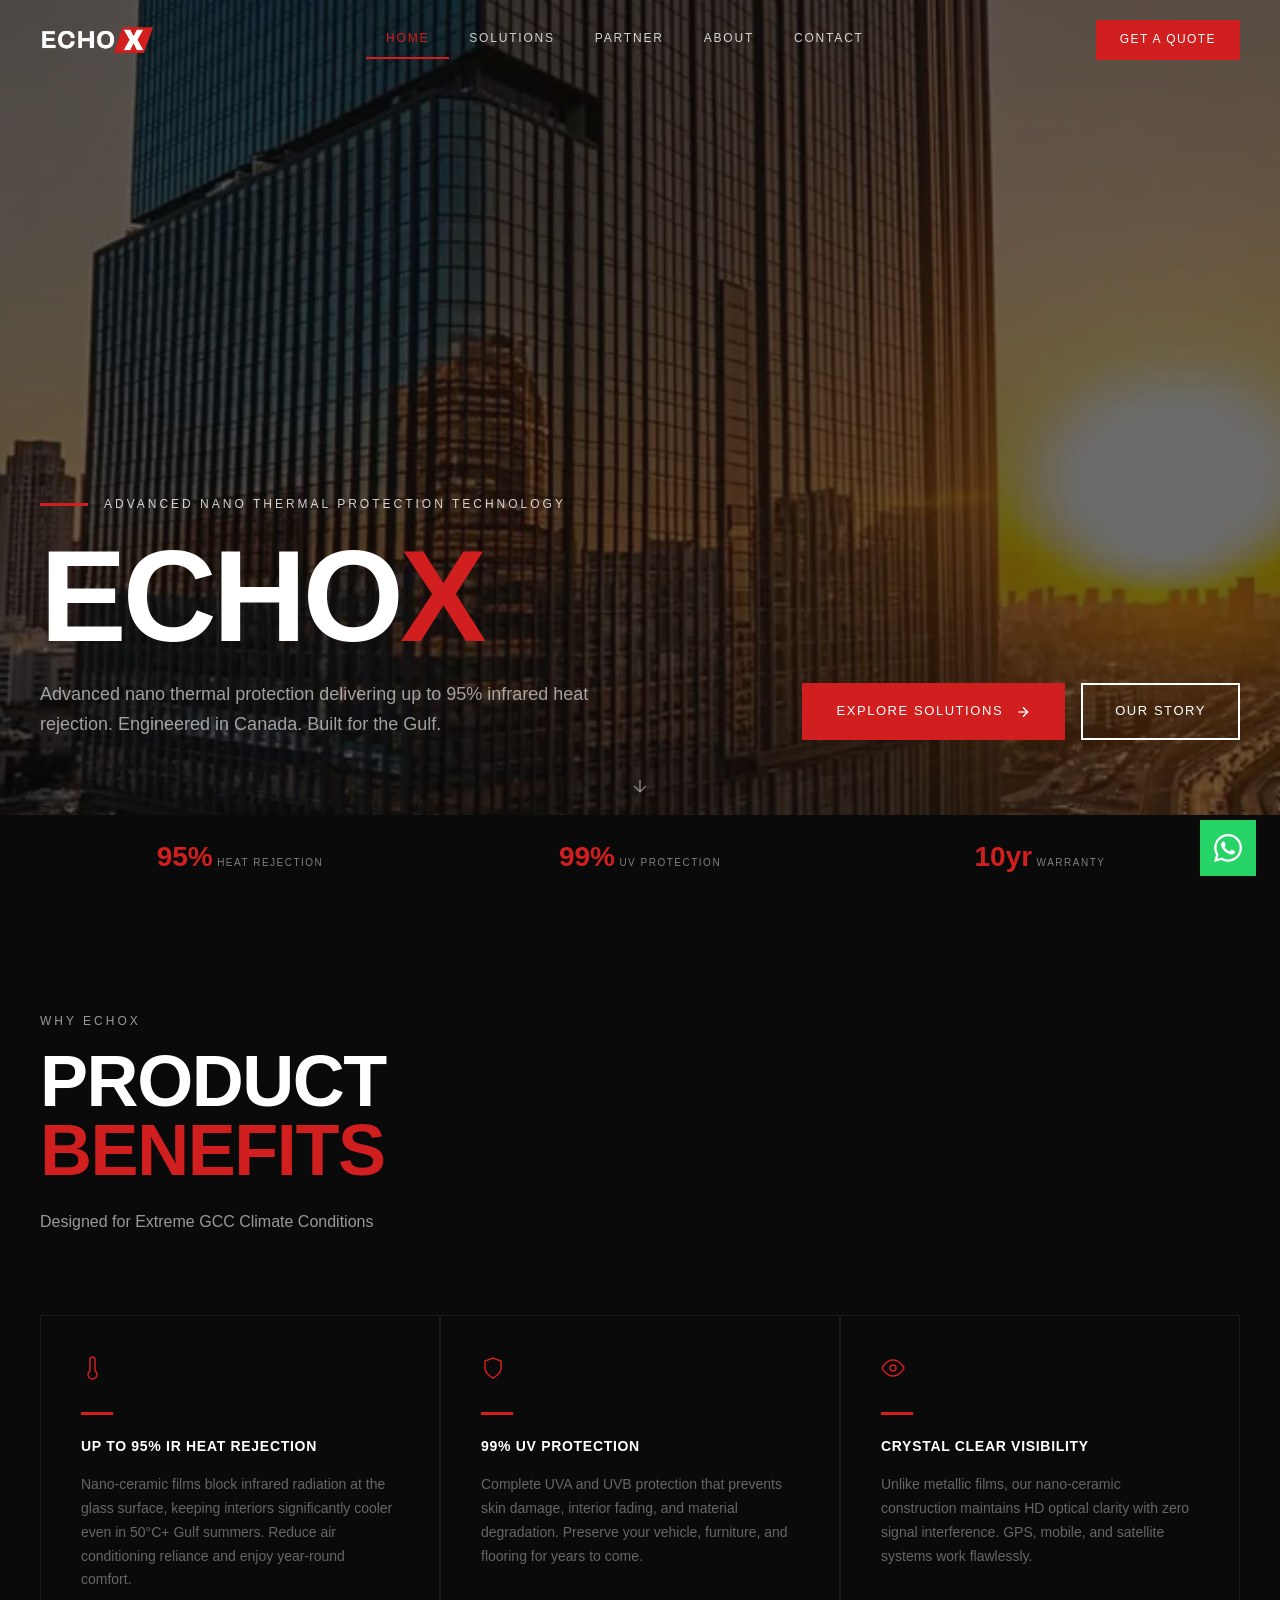
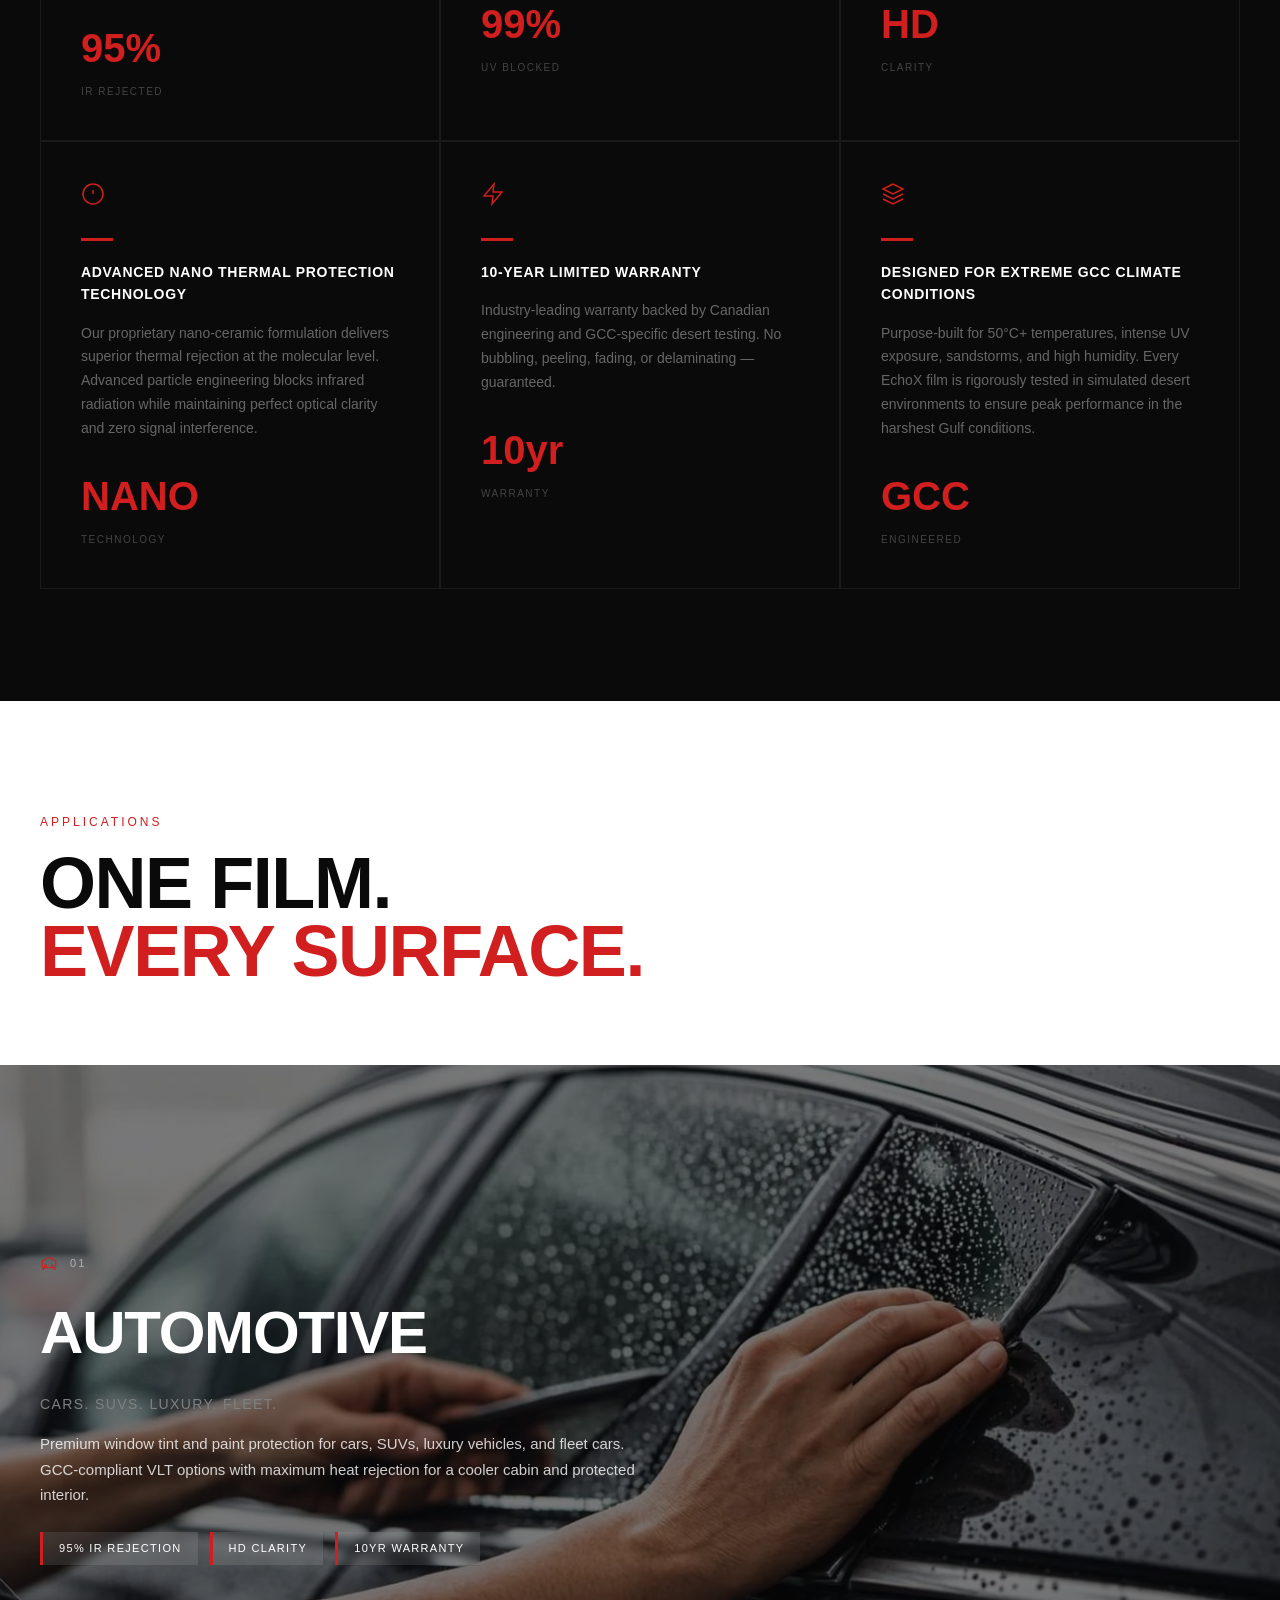
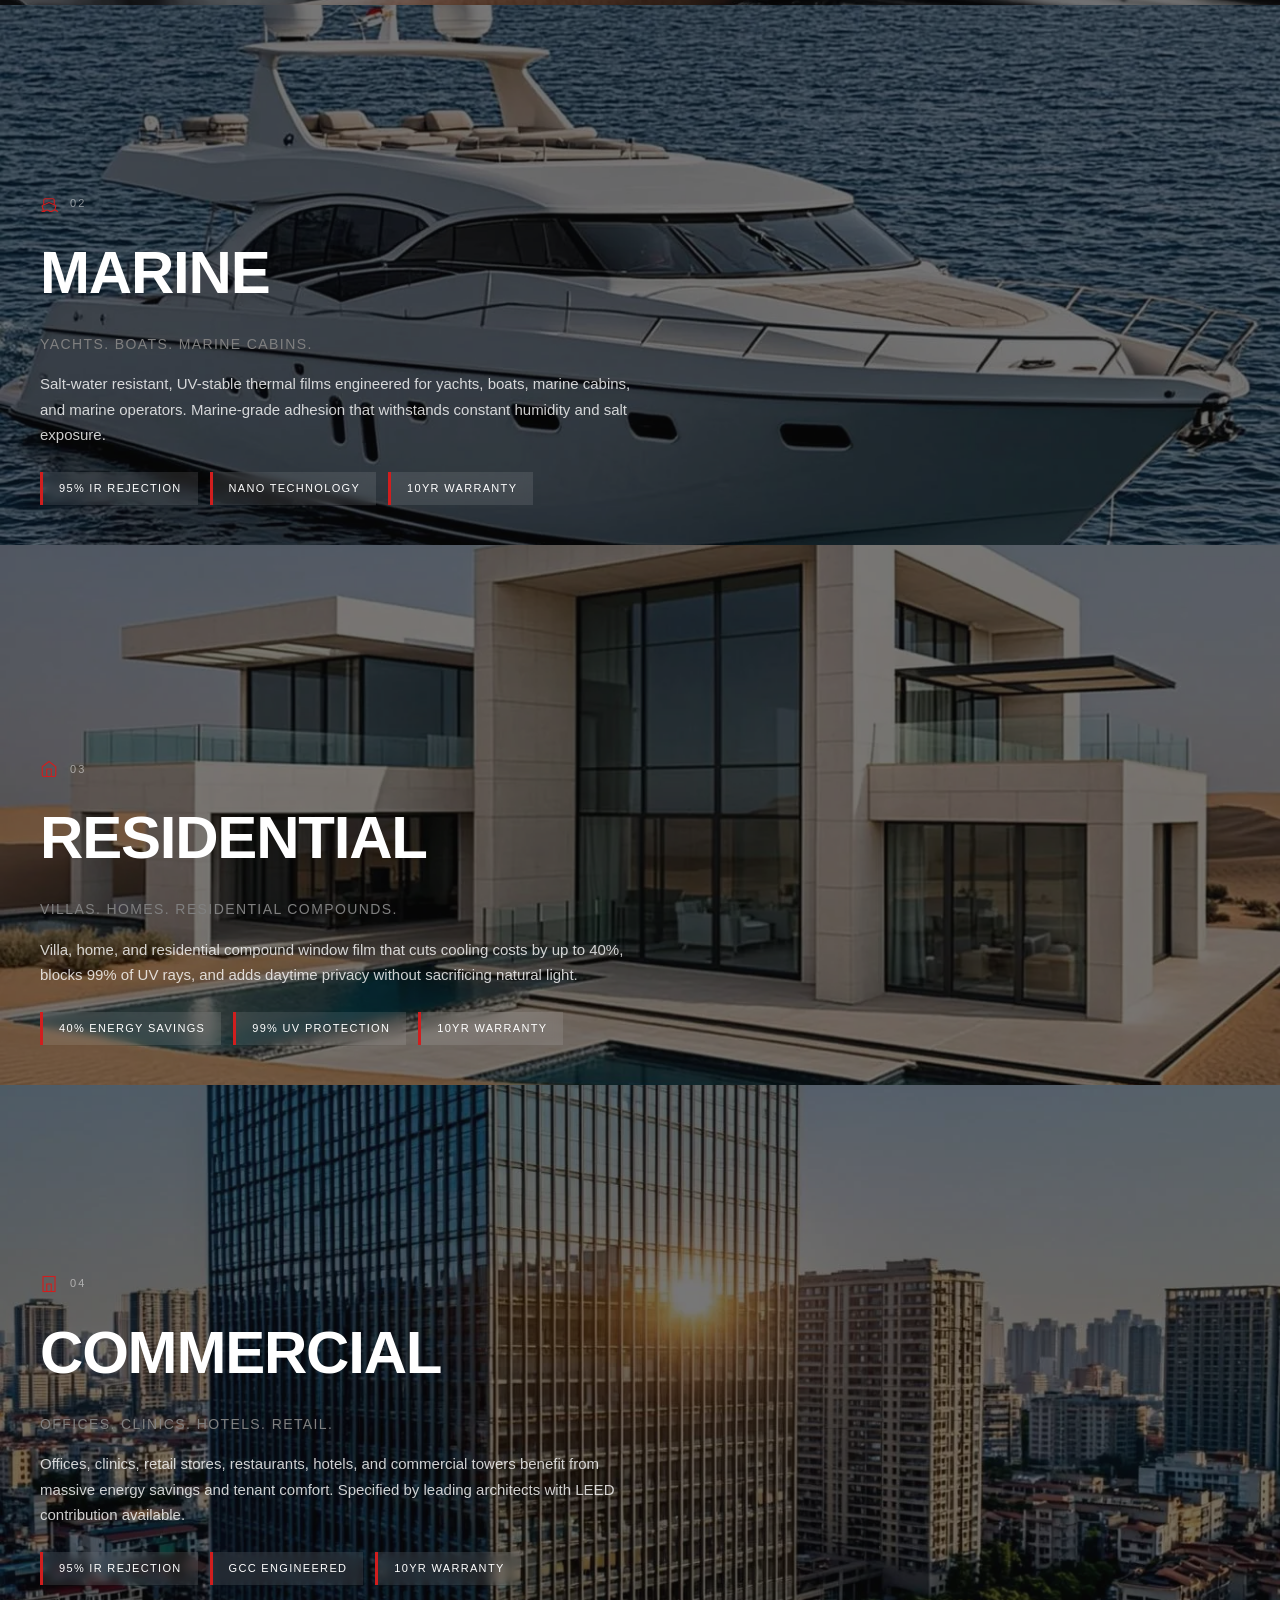
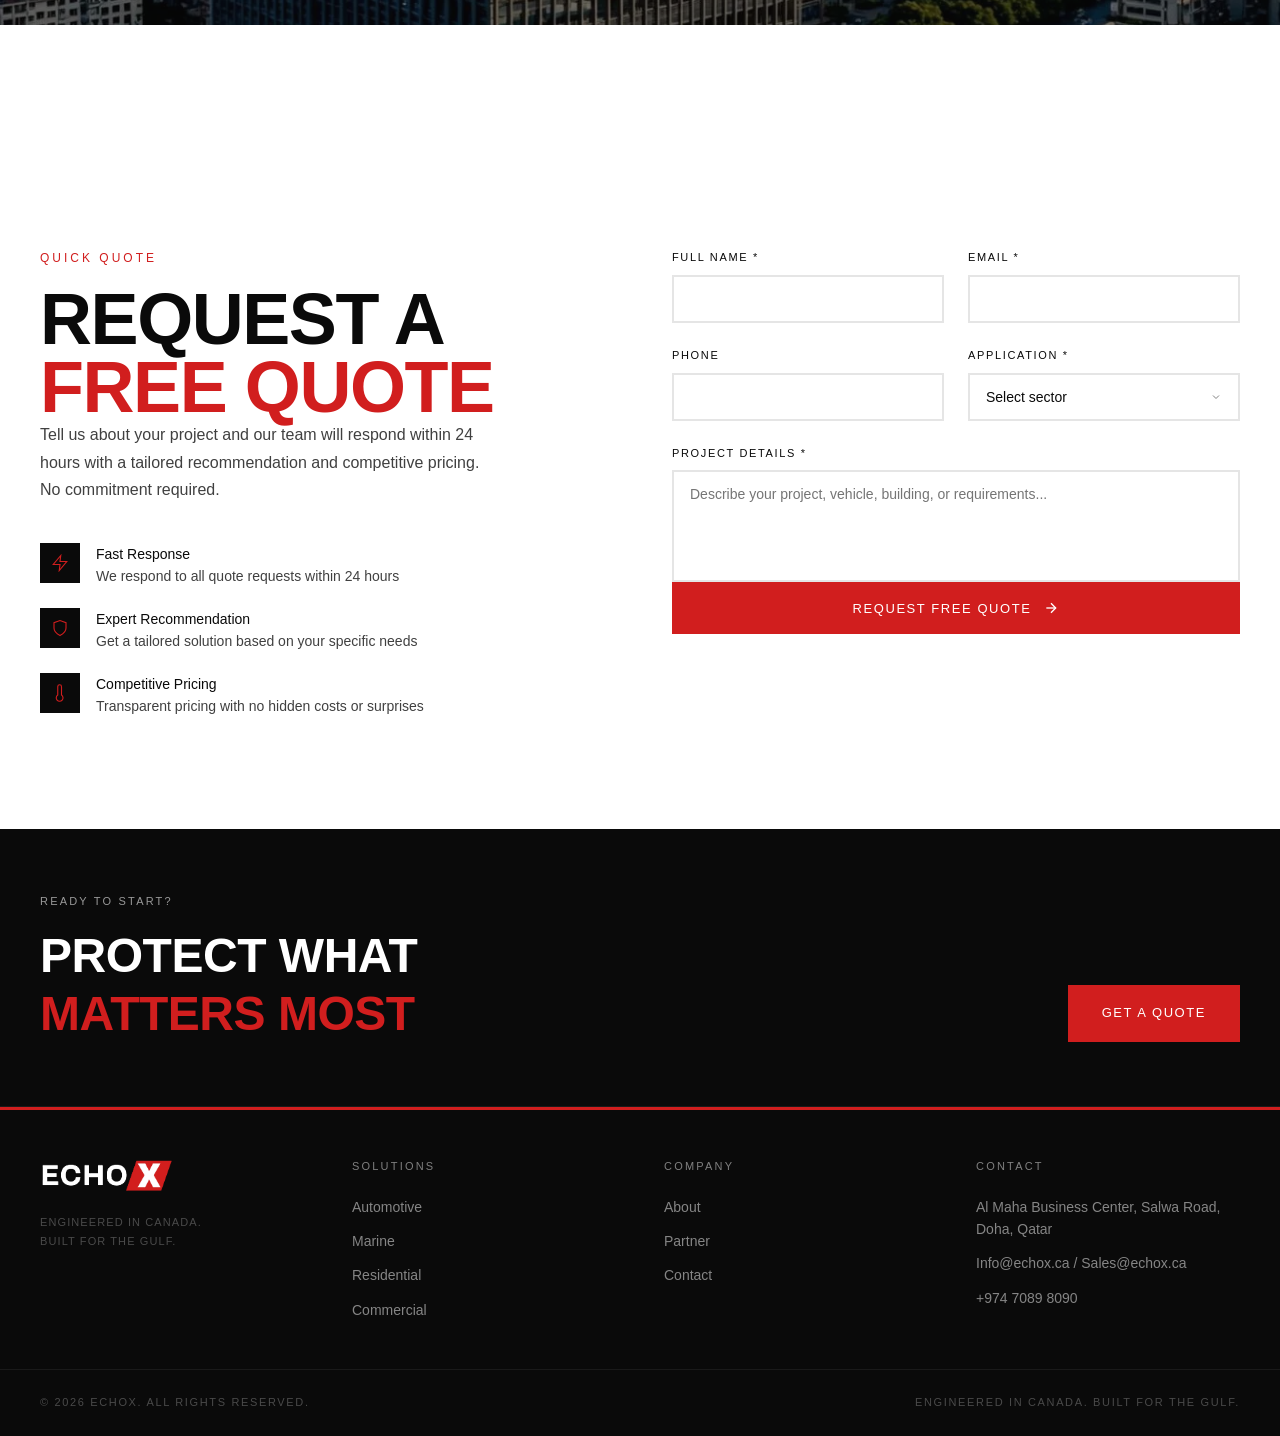
==== commit 08d16ca5: "update" ====
--- a/index.html
+++ b/index.html
@@ -1,93 +1,137 @@
 <!doctype html>
 <html lang="en">
   <head>
+    <script>
+      var _b = document.createElement("base");
+      _b.href = location.pathname.replace(/\/[^/]*$/, "/");
+      document.head.prepend(_b);
+    </script>
     <meta charset="UTF-8" />
     <meta name="viewport" content="width=device-width, initial-scale=1.0" />
-    <title>EchoX — Advanced Nano Thermal Protection Films | Engineered in Canada for the GCC</title>
-    <meta name="description" content="EchoX delivers advanced nano thermal protection films with up to 95% IR heat rejection and 99% UV protection. Automotive, marine, residential, and commercial solutions engineered in Canada for extreme GCC climate conditions." />
-  <meta name="robots" content="index, follow" />
-  
-  <meta property="og:title" content="EchoX — Advanced Nano Thermal Protection Films" />
-  <meta property="og:description" content="Up to 95% IR heat rejection. Engineered in Canada. Built for the Gulf. Automotive, marine, residential & commercial thermal films." />
-  <meta property="og:type" content="website" />
-  
-  <meta property="og:image" content="images/hero-home.webp" />
-  <meta property="og:site_name" content="EchoX" />
-  <meta property="og:locale" content="en_US" />
-  <meta name="twitter:card" content="summary_large_image" />
-  <meta name="twitter:title" content="EchoX — Advanced Nano Thermal Protection Films" />
-  <meta name="twitter:description" content="Up to 95% IR heat rejection. Engineered in Canada. Built for the Gulf. Automotive, marine, residential & commercial thermal films." />
-  <meta name="twitter:image" content="images/hero-home.webp" />
-  <meta name="geo.region" content="QA-DA" />
-  <meta name="geo.placename" content="Doha" />
+    <meta name="theme-color" content="#0a0a0a" />
+    <title>
+      EchoX — Advanced Nano Thermal Protection Films | Engineered in Canada for
+      the GCC
+    </title>
+    <meta
+      name="description"
+      content="EchoX delivers advanced nano thermal protection films with up to 95% IR heat rejection and 99% UV protection. Automotive, marine, residential, and commercial solutions engineered in Canada for extreme GCC climate conditions."
+    />
+    <meta name="robots" content="index, follow" />
+
+    <meta
+      property="og:title"
+      content="EchoX — Advanced Nano Thermal Protection Films"
+    />
+    <meta
+      property="og:description"
+      content="Up to 95% IR heat rejection. Engineered in Canada. Built for the Gulf. Automotive, marine, residential & commercial thermal films."
+    />
+    <meta property="og:type" content="website" />
+
+    <meta property="og:image" content="images/hero-home.webp" />
+    <meta property="og:site_name" content="EchoX" />
+    <meta property="og:locale" content="en_US" />
+    <meta name="twitter:card" content="summary_large_image" />
+    <meta
+      name="twitter:title"
+      content="EchoX — Advanced Nano Thermal Protection Films"
+    />
+    <meta
+      name="twitter:description"
+      content="Up to 95% IR heat rejection. Engineered in Canada. Built for the Gulf. Automotive, marine, residential & commercial thermal films."
+    />
+    <meta name="twitter:image" content="images/hero-home.webp" />
+    <meta name="geo.region" content="QA-DA" />
+    <meta name="geo.placename" content="Doha" />
     <link rel="icon" href="images/icon.png" type="image/png" />
-  <link rel="preload" href="images/hero-home.webp" as="image" type="image/webp" />
+    <link
+      rel="preload"
+      href="images/hero-home.webp"
+      as="image"
+      type="image/webp"
+    />
     <link rel="stylesheet" href="style.css" />
-  
-<script type="application/ld+json">
-{
-  "@context": "https://schema.org",
-  "@type": "WebSite",
-  "name": "EchoX",
-  "url": "",
-  "description": "Advanced nano thermal protection films engineered in Canada for the GCC",
-  "potentialAction": {
-    "@type": "SearchAction",
-    "target": "solutions.html",
-    "query-input": "required name=search_term_string"
-  }
-}
-</script>
-
-<script type="application/ld+json">
-{
-  "@context": "https://schema.org",
-  "@type": "LocalBusiness",
-  "name": "EchoX",
-  "description": "Advanced nano thermal protection films — automotive, marine, residential, and commercial solutions engineered in Canada for the GCC.",
-  "url": "",
-  "telephone": "+97470898090",
-  "email": "Info@echox.com",
-  "address": {
-    "@type": "PostalAddress",
-    "streetAddress": "Al Maha Business Center, Salwa Road",
-    "addressLocality": "Doha",
-    "addressRegion": "Doha",
-    "addressCountry": "QA"
-  },
-  "areaServed": [
-    { "@type": "Country", "name": "Qatar" },
-    { "@type": "Country", "name": "Saudi Arabia" },
-    { "@type": "Country", "name": "United Arab Emirates" },
-    { "@type": "Country", "name": "Kuwait" },
-    { "@type": "Country", "name": "Bahrain" },
-    { "@type": "Country", "name": "Oman" }
-  ],
-  "sameAs": [
-    "https://instagram.com/echoxglobal",
-    "https://linkedin.com/company/echoxglobal",
-    "https://youtube.com/@echoxglobal"
-  ]
-}
-</script>
-    <script>document.documentElement.style.opacity=0;document.documentElement.style.transition="opacity 0.3s ease";</script>
+
+    <script type="application/ld+json">
+      {
+        "@context": "https://schema.org",
+        "@type": "WebSite",
+        "name": "EchoX",
+        "url": "",
+        "description": "Advanced nano thermal protection films engineered in Canada for the GCC",
+        "potentialAction": {
+          "@type": "SearchAction",
+          "target": "solutions.html",
+          "query-input": "required name=search_term_string"
+        }
+      }
+    </script>
+
+    <script type="application/ld+json">
+      {
+        "@context": "https://schema.org",
+        "@type": "LocalBusiness",
+        "name": "EchoX",
+        "description": "Advanced nano thermal protection films — automotive, marine, residential, and commercial solutions engineered in Canada for the GCC.",
+        "url": "",
+        "telephone": "+97470898090",
+        "email": "Info@echox.com",
+        "address": {
+          "@type": "PostalAddress",
+          "streetAddress": "Al Maha Business Center, Salwa Road",
+          "addressLocality": "Doha",
+          "addressRegion": "Doha",
+          "addressCountry": "QA"
+        },
+        "areaServed": [
+          { "@type": "Country", "name": "Qatar" },
+          { "@type": "Country", "name": "Saudi Arabia" },
+          { "@type": "Country", "name": "United Arab Emirates" },
+          { "@type": "Country", "name": "Kuwait" },
+          { "@type": "Country", "name": "Bahrain" },
+          { "@type": "Country", "name": "Oman" }
+        ],
+        "sameAs": [
+          "https://instagram.com/echoxglobal",
+          "https://linkedin.com/company/echoxglobal",
+          "https://youtube.com/@echoxglobal"
+        ]
+      }
+    </script>
+    <script>
+      document.documentElement.style.opacity = 0;
+      document.documentElement.style.transition = "opacity 0.3s ease";
+    </script>
   </head>
   <body>
     <!-- ===== NAVBAR ===== -->
     <nav id="navbar" class="navbar">
       <div class="navbar-inner">
-        <a href="index.html" class="navbar-logo">
-          <img src="images/logo.webp" alt="EchoX logo — Advanced Nano Thermal Protection" id="nav-logo" class="nav-logo"  width="1556" height="409" loading="lazy" />
+        <a href="/" class="navbar-logo">
+          <img
+            src="images/logo.webp"
+            alt="EchoX logo — Advanced Nano Thermal Protection"
+            id="nav-logo"
+            class="nav-logo"
+            width="1556"
+            height="409"
+            loading="lazy"
+          />
         </a>
         <div class="navbar-links" id="nav-links">
-          <a href="index.html" class="nav-link active">Home</a>
-          <a href="solutions.html" class="nav-link">Solutions</a>
-          <a href="partner.html" class="nav-link">Partner</a>
-          <a href="about.html" class="nav-link">About</a>
-          <a href="contact.html" class="nav-link">Contact</a>
-        </div>
-        <a href="contact.html" class="nav-cta">Get a Quote</a>
-        <button class="mobile-menu-btn" id="mobile-menu-btn" aria-label="Toggle menu">
+          <a href="/" class="nav-link active">Home</a>
+          <a href="solutions" class="nav-link">Solutions</a>
+          <a href="partner" class="nav-link">Partner</a>
+          <a href="about" class="nav-link">About</a>
+          <a href="contact" class="nav-link">Contact</a>
+        </div>
+        <a href="contact" class="nav-cta">Get a Quote</a>
+        <button
+          class="mobile-menu-btn"
+          id="mobile-menu-btn"
+          aria-label="Toggle menu"
+        >
           <span></span><span></span><span></span>
         </button>
       </div>
@@ -95,19 +139,23 @@
 
     <!-- Mobile Menu Overlay -->
     <div class="mobile-menu-overlay" id="mobile-menu-overlay">
-      <button class="mobile-menu-close" id="mobile-menu-close" aria-label="Close menu">
-        <svg width="28" height="28" viewBox="0 0 24 24" fill="none" stroke="currentColor" stroke-width="2">
-          <line x1="18" y1="6" x2="6" y2="18" />
-          <line x1="6" y1="6" x2="18" y2="18" />
-        </svg>
-      </button>
       <div class="mobile-menu-content">
-        <a href="index.html" class="mobile-menu-link"><span class="mobile-menu-num">01</span>Home</a>
-        <a href="solutions.html" class="mobile-menu-link"><span class="mobile-menu-num">02</span>Solutions</a>
-        <a href="partner.html" class="mobile-menu-link"><span class="mobile-menu-num">03</span>Partner</a>
-        <a href="about.html" class="mobile-menu-link"><span class="mobile-menu-num">04</span>About</a>
-        <a href="contact.html" class="mobile-menu-link"><span class="mobile-menu-num">05</span>Contact</a>
-        <a href="contact.html" class="mobile-menu-cta">Get a Quote</a>
+        <a href="/" class="mobile-menu-link"
+          ><span class="mobile-menu-num">01</span>Home</a
+        >
+        <a href="solutions" class="mobile-menu-link"
+          ><span class="mobile-menu-num">02</span>Solutions</a
+        >
+        <a href="partner" class="mobile-menu-link"
+          ><span class="mobile-menu-num">03</span>Partner</a
+        >
+        <a href="about" class="mobile-menu-link"
+          ><span class="mobile-menu-num">04</span>About</a
+        >
+        <a href="contact" class="mobile-menu-link"
+          ><span class="mobile-menu-num">05</span>Contact</a
+        >
+        <a href="contact" class="mobile-menu-cta">Get a Quote</a>
       </div>
     </div>
 
@@ -117,28 +165,50 @@
     <section class="hero hero-home">
       <div class="hero-bg">
         <picture>
-            <source srcset="images/hero-home-sm.webp" media="(max-width: 768px)" type="image/webp" />
-            <img src="images/hero-home.webp" width="1344" height="768" fetchpriority="high" alt="EchoX Thermal Protection" />
-          </picture>
+          <source
+            srcset="images/hero-home-sm.webp"
+            media="(max-width: 768px)"
+            type="image/webp"
+          />
+          <img
+            src="images/hero-home.webp"
+            width="1344"
+            height="768"
+            fetchpriority="high"
+            alt="EchoX Thermal Protection"
+          />
+        </picture>
       </div>
       <div class="hero-overlay" style="background: rgba(10, 10, 10, 0.6)"></div>
       <div class="hero-content hero-content-bottom">
         <div class="content-grid">
           <div class="hero-pretitle-row">
             <div class="hero-red-line"></div>
-            <span class="hero-pretitle">Advanced Nano Thermal Protection Technology</span>
+            <span class="hero-pretitle"
+              >Advanced Nano Thermal Protection Technology</span
+            >
           </div>
           <h1 class="hero-title">ECHO<span class="text-red">X</span></h1>
           <div class="hero-grid-2col">
             <p class="hero-subtitle">
-              Advanced nano thermal protection delivering up to 95% infrared heat rejection. Engineered in Canada. Built for the Gulf.
+              Advanced nano thermal protection delivering up to 95% infrared
+              heat rejection. Engineered in Canada. Built for the Gulf.
             </p>
             <div class="hero-buttons">
-              <a href="solutions.html" class="btn btn-primary">Explore Solutions
-                <svg width="16" height="16" viewBox="0 0 24 24" fill="none" stroke="currentColor" stroke-width="2">
+              <a href="solutions" class="btn btn-primary"
+                >Explore Solutions
+                <svg
+                  width="16"
+                  height="16"
+                  viewBox="0 0 24 24"
+                  fill="none"
+                  stroke="currentColor"
+                  stroke-width="2"
+                >
                   <line x1="5" y1="12" x2="19" y2="12" />
-                  <polyline points="12 5 19 12 12 19" /></svg></a>
-              <a href="about.html" class="btn btn-outline-white">Our Story</a>
+                  <polyline points="12 5 19 12 12 19" /></svg
+              ></a>
+              <a href="about" class="btn btn-outline-white">Our Story</a>
             </div>
           </div>
         </div>
@@ -162,7 +232,15 @@
       </div>
       <!-- Scroll Indicator -->
       <div class="scroll-indicator">
-        <svg width="20" height="20" viewBox="0 0 24 24" fill="none" stroke="currentColor" stroke-width="2" style="color: rgba(255, 255, 255, 0.4)">
+        <svg
+          width="20"
+          height="20"
+          viewBox="0 0 24 24"
+          fill="none"
+          stroke="currentColor"
+          stroke-width="2"
+          style="color: rgba(255, 255, 255, 0.4)"
+        >
           <line x1="12" y1="5" x2="12" y2="19" />
           <polyline points="19 12 12 19 5 12" />
         </svg>
@@ -174,83 +252,155 @@
       <div class="container">
         <div class="section-header-left animate-on-scroll">
           <span class="section-eyebrow eyebrow-gray">Why EchoX</span>
-          <h2 class="section-title text-white">PRODUCT<br /><span class="text-red">BENEFITS</span></h2>
-          <p class="section-desc" style="color: #999; margin-top: 24px;">Designed for Extreme GCC Climate Conditions</p>
-        </div>
-        <div class="benefits-grid" style="grid-template-columns: repeat(3, 1fr)">
+          <h2 class="section-title text-white">
+            PRODUCT<br /><span class="text-red">BENEFITS</span>
+          </h2>
+          <p class="section-desc" style="color: #999; margin-top: 24px">
+            Designed for Extreme GCC Climate Conditions
+          </p>
+        </div>
+        <div class="benefits-gridHome">
           <div class="benefit-card animate-on-scroll">
-            <svg class="benefit-icon" width="24" height="24" viewBox="0 0 24 24" fill="none" stroke="currentColor" stroke-width="1.5">
-              <path d="M14 14.76V3.5a2.5 2.5 0 0 0-5 0v11.26a4.5 4.5 0 1 0 5 0z" />
+            <svg
+              class="benefit-icon"
+              width="24"
+              height="24"
+              viewBox="0 0 24 24"
+              fill="none"
+              stroke="currentColor"
+              stroke-width="1.5"
+            >
+              <path
+                d="M14 14.76V3.5a2.5 2.5 0 0 0-5 0v11.26a4.5 4.5 0 1 0 5 0z"
+              />
             </svg>
             <div class="benefit-red-line"></div>
             <h3 class="benefit-title">UP TO 95% IR HEAT REJECTION</h3>
             <p class="benefit-desc">
-              Nano-ceramic films block infrared radiation at the glass surface, keeping interiors significantly cooler even in 50°C+ Gulf summers. Reduce air conditioning reliance and enjoy year-round comfort.
+              Nano-ceramic films block infrared radiation at the glass surface,
+              keeping interiors significantly cooler even in 50°C+ Gulf summers.
+              Reduce air conditioning reliance and enjoy year-round comfort.
             </p>
             <p class="benefit-stat">95%</p>
             <p class="benefit-stat-label">IR Rejected</p>
           </div>
           <div class="benefit-card animate-on-scroll">
-            <svg class="benefit-icon" width="24" height="24" viewBox="0 0 24 24" fill="none" stroke="currentColor" stroke-width="1.5">
+            <svg
+              class="benefit-icon"
+              width="24"
+              height="24"
+              viewBox="0 0 24 24"
+              fill="none"
+              stroke="currentColor"
+              stroke-width="1.5"
+            >
               <path d="M12 22s8-4 8-10V5l-8-3-8 3v7c0 6 8 10 8 10z" />
             </svg>
             <div class="benefit-red-line"></div>
             <h3 class="benefit-title">99% UV PROTECTION</h3>
             <p class="benefit-desc">
-              Complete UVA and UVB protection that prevents skin damage, interior fading, and material degradation. Preserve your vehicle, furniture, and flooring for years to come.
+              Complete UVA and UVB protection that prevents skin damage,
+              interior fading, and material degradation. Preserve your vehicle,
+              furniture, and flooring for years to come.
             </p>
             <p class="benefit-stat">99%</p>
             <p class="benefit-stat-label">UV Blocked</p>
           </div>
           <div class="benefit-card animate-on-scroll">
-            <svg class="benefit-icon" width="24" height="24" viewBox="0 0 24 24" fill="none" stroke="currentColor" stroke-width="1.5">
+            <svg
+              class="benefit-icon"
+              width="24"
+              height="24"
+              viewBox="0 0 24 24"
+              fill="none"
+              stroke="currentColor"
+              stroke-width="1.5"
+            >
               <path d="M1 12s4-8 11-8 11 8 11 8-4 8-11 8-11-8-11-8z" />
               <circle cx="12" cy="12" r="3" />
             </svg>
             <div class="benefit-red-line"></div>
             <h3 class="benefit-title">CRYSTAL CLEAR VISIBILITY</h3>
             <p class="benefit-desc">
-              Unlike metallic films, our nano-ceramic construction maintains HD optical clarity with zero signal interference. GPS, mobile, and satellite systems work flawlessly.
+              Unlike metallic films, our nano-ceramic construction maintains HD
+              optical clarity with zero signal interference. GPS, mobile, and
+              satellite systems work flawlessly.
             </p>
             <p class="benefit-stat">HD</p>
             <p class="benefit-stat-label">Clarity</p>
           </div>
           <div class="benefit-card animate-on-scroll">
-            <svg class="benefit-icon" width="24" height="24" viewBox="0 0 24 24" fill="none" stroke="currentColor" stroke-width="1.5">
+            <svg
+              class="benefit-icon"
+              width="24"
+              height="24"
+              viewBox="0 0 24 24"
+              fill="none"
+              stroke="currentColor"
+              stroke-width="1.5"
+            >
               <circle cx="12" cy="12" r="10" />
               <line x1="12" y1="8" x2="12" y2="12" />
               <line x1="12" y1="16" x2="12.01" y2="16" />
             </svg>
             <div class="benefit-red-line"></div>
-            <h3 class="benefit-title">ADVANCED NANO THERMAL PROTECTION TECHNOLOGY</h3>
+            <h3 class="benefit-title">
+              ADVANCED NANO THERMAL PROTECTION TECHNOLOGY
+            </h3>
             <p class="benefit-desc">
-              Our proprietary nano-ceramic formulation delivers superior thermal rejection at the molecular level. Advanced particle engineering blocks infrared radiation while maintaining perfect optical clarity and zero signal interference.
+              Our proprietary nano-ceramic formulation delivers superior thermal
+              rejection at the molecular level. Advanced particle engineering
+              blocks infrared radiation while maintaining perfect optical
+              clarity and zero signal interference.
             </p>
             <p class="benefit-stat">NANO</p>
             <p class="benefit-stat-label">Technology</p>
           </div>
           <div class="benefit-card animate-on-scroll">
-            <svg class="benefit-icon" width="24" height="24" viewBox="0 0 24 24" fill="none" stroke="currentColor" stroke-width="1.5">
+            <svg
+              class="benefit-icon"
+              width="24"
+              height="24"
+              viewBox="0 0 24 24"
+              fill="none"
+              stroke="currentColor"
+              stroke-width="1.5"
+            >
               <polygon points="13 2 3 14 12 14 11 22 21 10 12 10 13 2" />
             </svg>
             <div class="benefit-red-line"></div>
             <h3 class="benefit-title">10-YEAR LIMITED WARRANTY</h3>
             <p class="benefit-desc">
-              Industry-leading warranty backed by Canadian engineering and GCC-specific desert testing. No bubbling, peeling, fading, or delaminating — guaranteed.
+              Industry-leading warranty backed by Canadian engineering and
+              GCC-specific desert testing. No bubbling, peeling, fading, or
+              delaminating — guaranteed.
             </p>
             <p class="benefit-stat">10yr</p>
             <p class="benefit-stat-label">Warranty</p>
           </div>
           <div class="benefit-card animate-on-scroll">
-            <svg class="benefit-icon" width="24" height="24" viewBox="0 0 24 24" fill="none" stroke="currentColor" stroke-width="1.5">
+            <svg
+              class="benefit-icon"
+              width="24"
+              height="24"
+              viewBox="0 0 24 24"
+              fill="none"
+              stroke="currentColor"
+              stroke-width="1.5"
+            >
               <path d="M12 2L2 7l10 5 10-5-10-5z" />
               <path d="M2 17l10 5 10-5" />
               <path d="M2 12l10 5 10-5" />
             </svg>
             <div class="benefit-red-line"></div>
-            <h3 class="benefit-title">DESIGNED FOR EXTREME GCC CLIMATE CONDITIONS</h3>
+            <h3 class="benefit-title">
+              DESIGNED FOR EXTREME GCC CLIMATE CONDITIONS
+            </h3>
             <p class="benefit-desc">
-              Purpose-built for 50°C+ temperatures, intense UV exposure, sandstorms, and high humidity. Every EchoX film is rigorously tested in simulated desert environments to ensure peak performance in the harshest Gulf conditions.
+              Purpose-built for 50°C+ temperatures, intense UV exposure,
+              sandstorms, and high humidity. Every EchoX film is rigorously
+              tested in simulated desert environments to ensure peak performance
+              in the harshest Gulf conditions.
             </p>
             <p class="benefit-stat">GCC</p>
             <p class="benefit-stat-label">Engineered</p>
@@ -264,21 +414,42 @@
       <div class="container">
         <div class="section-header-left animate-on-scroll">
           <span class="section-eyebrow">Applications</span>
-          <h2 class="section-title">ONE FILM.<br /><span class="text-red">EVERY SURFACE.</span></h2>
+          <h2 class="section-title">
+            ONE FILM.<br /><span class="text-red">EVERY SURFACE.</span>
+          </h2>
         </div>
       </div>
       <!-- Full-width application cards -->
       <div class="app-cards">
         <!-- Automotive -->
-        <a href="solutions.html" class="app-card animate-on-scroll" style="text-decoration:none;color:inherit;">
+        <a
+          href="solutions"
+          class="app-card animate-on-scroll"
+          style="text-decoration: none; color: inherit"
+        >
           <div class="app-card-bg">
-            <img src="images/automotive-detail.webp" alt="EchoX automotive nano ceramic thermal window tint film for cars and SUVs"  width="1344" height="768" loading="lazy" />
+            <img
+              src="images/automotive-detail.webp"
+              alt="EchoX automotive nano ceramic thermal window tint film for cars and SUVs"
+              width="1344"
+              height="768"
+              loading="lazy"
+            />
           </div>
           <div class="app-card-overlay"></div>
           <div class="app-card-content">
             <div class="app-card-eyebrow">
-              <svg width="18" height="18" viewBox="0 0 24 24" fill="none" stroke="#D11E1E" stroke-width="1.5">
-                <path d="M5 17h14M5 17a2 2 0 0 1-2-2V9a2 2 0 0 1 2-2h1l2-3h8l2 3h1a2 2 0 0 1 2 2v6a2 2 0 0 1-2 2M5 17l-1 2h2m13-2l1 2h-2" />
+              <svg
+                width="18"
+                height="18"
+                viewBox="0 0 24 24"
+                fill="none"
+                stroke="#D11E1E"
+                stroke-width="1.5"
+              >
+                <path
+                  d="M5 17h14M5 17a2 2 0 0 1-2-2V9a2 2 0 0 1 2-2h1l2-3h8l2 3h1a2 2 0 0 1 2 2v6a2 2 0 0 1-2 2M5 17l-1 2h2m13-2l1 2h-2"
+                />
                 <circle cx="7.5" cy="14.5" r="1.5" />
                 <circle cx="16.5" cy="14.5" r="1.5" />
               </svg>
@@ -287,7 +458,9 @@
             <h3 class="app-card-title">AUTOMOTIVE</h3>
             <p class="app-card-subtitle">Cars. SUVs. Luxury. Fleet.</p>
             <p class="app-card-desc">
-              Premium window tint and paint protection for cars, SUVs, luxury vehicles, and fleet cars. GCC-compliant VLT options with maximum heat rejection for a cooler cabin and protected interior.
+              Premium window tint and paint protection for cars, SUVs, luxury
+              vehicles, and fleet cars. GCC-compliant VLT options with maximum
+              heat rejection for a cooler cabin and protected interior.
             </p>
             <div class="app-card-tags">
               <span class="app-card-tag">95% IR Rejection</span>
@@ -297,16 +470,37 @@
           </div>
         </a>
         <!-- Marine -->
-        <a href="solutions.html" class="app-card animate-on-scroll" style="text-decoration:none;color:inherit;">
+        <a
+          href="solutions"
+          class="app-card animate-on-scroll"
+          style="text-decoration: none; color: inherit"
+        >
           <div class="app-card-bg">
-            <img src="images/marine.webp" alt="EchoX marine grade thermal protection film for yachts and boats"  width="1344" height="768" loading="lazy" />
+            <img
+              src="images/marine.webp"
+              alt="EchoX marine grade thermal protection film for yachts and boats"
+              width="1344"
+              height="768"
+              loading="lazy"
+            />
           </div>
           <div class="app-card-overlay"></div>
           <div class="app-card-content">
             <div class="app-card-eyebrow">
-              <svg width="18" height="18" viewBox="0 0 24 24" fill="none" stroke="#D11E1E" stroke-width="1.5">
-                <path d="M2 21c.6.5 1.2 1 2.5 1 2.5 0 2.5-2 5-2 1.3 0 1.9.5 2.5 1s1.2 1 2.5 1c2.5 0 2.5-2 5-2 1.3 0 1.9.5 2.5 1s1.2 1 2.5 1" />
-                <path d="M19.38 20A11.6 11.6 0 0 0 21 14l-9-4-9 4c0 2.9.94 5.34 2.81 7.76" />
+              <svg
+                width="18"
+                height="18"
+                viewBox="0 0 24 24"
+                fill="none"
+                stroke="#D11E1E"
+                stroke-width="1.5"
+              >
+                <path
+                  d="M2 21c.6.5 1.2 1 2.5 1 2.5 0 2.5-2 5-2 1.3 0 1.9.5 2.5 1s1.2 1 2.5 1c2.5 0 2.5-2 5-2 1.3 0 1.9.5 2.5 1s1.2 1 2.5 1"
+                />
+                <path
+                  d="M19.38 20A11.6 11.6 0 0 0 21 14l-9-4-9 4c0 2.9.94 5.34 2.81 7.76"
+                />
                 <path d="M19 13V7a2 2 0 0 0-2-2H7a2 2 0 0 0-2 2v6" />
               </svg>
               <span>02</span>
@@ -314,7 +508,9 @@
             <h3 class="app-card-title">MARINE</h3>
             <p class="app-card-subtitle">Yachts. Boats. Marine Cabins.</p>
             <p class="app-card-desc">
-              Salt-water resistant, UV-stable thermal films engineered for yachts, boats, marine cabins, and marine operators. Marine-grade adhesion that withstands constant humidity and salt exposure.
+              Salt-water resistant, UV-stable thermal films engineered for
+              yachts, boats, marine cabins, and marine operators. Marine-grade
+              adhesion that withstands constant humidity and salt exposure.
             </p>
             <div class="app-card-tags">
               <span class="app-card-tag">95% IR Rejection</span>
@@ -324,23 +520,44 @@
           </div>
         </a>
         <!-- Residential -->
-        <a href="solutions.html" class="app-card animate-on-scroll" style="text-decoration:none;color:inherit;">
+        <a
+          href="solutions"
+          class="app-card animate-on-scroll"
+          style="text-decoration: none; color: inherit"
+        >
           <div class="app-card-bg">
-            <img src="images/residential.webp" alt="EchoX residential window thermal film for villas and homes in the GCC"  width="1344" height="768" loading="lazy" />
+            <img
+              src="images/residential.webp"
+              alt="EchoX residential window thermal film for villas and homes in the GCC"
+              width="1344"
+              height="768"
+              loading="lazy"
+            />
           </div>
           <div class="app-card-overlay"></div>
           <div class="app-card-content">
             <div class="app-card-eyebrow">
-              <svg width="18" height="18" viewBox="0 0 24 24" fill="none" stroke="#D11E1E" stroke-width="1.5">
+              <svg
+                width="18"
+                height="18"
+                viewBox="0 0 24 24"
+                fill="none"
+                stroke="#D11E1E"
+                stroke-width="1.5"
+              >
                 <path d="M3 9l9-7 9 7v11a2 2 0 0 1-2 2H5a2 2 0 0 1-2-2z" />
                 <polyline points="9 22 9 12 15 12 15 22" />
               </svg>
               <span>03</span>
             </div>
             <h3 class="app-card-title">RESIDENTIAL</h3>
-            <p class="app-card-subtitle">Villas. Homes. Residential Compounds.</p>
+            <p class="app-card-subtitle">
+              Villas. Homes. Residential Compounds.
+            </p>
             <p class="app-card-desc">
-              Villa, home, and residential compound window film that cuts cooling costs by up to 40%, blocks 99% of UV rays, and adds daytime privacy without sacrificing natural light.
+              Villa, home, and residential compound window film that cuts
+              cooling costs by up to 40%, blocks 99% of UV rays, and adds
+              daytime privacy without sacrificing natural light.
             </p>
             <div class="app-card-tags">
               <span class="app-card-tag">40% Energy Savings</span>
@@ -350,14 +567,31 @@
           </div>
         </a>
         <!-- Commercial -->
-        <a href="solutions.html" class="app-card animate-on-scroll" style="text-decoration:none;color:inherit;">
+        <a
+          href="solutions"
+          class="app-card animate-on-scroll"
+          style="text-decoration: none; color: inherit"
+        >
           <div class="app-card-bg">
-            <img src="images/commercial.webp" alt="EchoX commercial thermal protection film for offices and commercial buildings"  width="1344" height="768" loading="lazy" />
+            <img
+              src="images/commercial.webp"
+              alt="EchoX commercial thermal protection film for offices and commercial buildings"
+              width="1344"
+              height="768"
+              loading="lazy"
+            />
           </div>
           <div class="app-card-overlay"></div>
           <div class="app-card-content">
             <div class="app-card-eyebrow">
-              <svg width="18" height="18" viewBox="0 0 24 24" fill="none" stroke="#D11E1E" stroke-width="1.5">
+              <svg
+                width="18"
+                height="18"
+                viewBox="0 0 24 24"
+                fill="none"
+                stroke="#D11E1E"
+                stroke-width="1.5"
+              >
                 <rect x="4" y="2" width="16" height="20" rx="0" />
                 <path d="M9 22V12h6v10" />
                 <path d="M8 6h.01" />
@@ -375,7 +609,10 @@
             <h3 class="app-card-title">COMMERCIAL</h3>
             <p class="app-card-subtitle">Offices. Clinics. Hotels. Retail.</p>
             <p class="app-card-desc">
-              Offices, clinics, retail stores, restaurants, hotels, and commercial towers benefit from massive energy savings and tenant comfort. Specified by leading architects with LEED contribution available.
+              Offices, clinics, retail stores, restaurants, hotels, and
+              commercial towers benefit from massive energy savings and tenant
+              comfort. Specified by leading architects with LEED contribution
+              available.
             </p>
             <div class="app-card-tags">
               <span class="app-card-tag">95% IR Rejection</span>
@@ -390,7 +627,13 @@
     <!-- HOME SECTION 4: Call-to-Action — Full Viewport Dark Cinematic -->
     <section class="hero hero-cta-section">
       <div class="hero-bg">
-        <img src="images/technology.webp" alt="EchoX nano ceramic thermal protection technology"  width="1344" height="768" loading="lazy" />
+        <img
+          src="images/technology.webp"
+          alt="EchoX nano ceramic thermal protection technology"
+          width="1344"
+          height="768"
+          loading="lazy"
+        />
       </div>
       <div class="hero-overlay" style="background: rgba(10, 10, 10, 0.8)"></div>
       <div class="hero-content hero-content-center">
@@ -399,34 +642,64 @@
           <span class="section-eyebrow eyebrow-gray">Take Action</span>
           <div class="hero-red-line"></div>
         </div>
-        <h2 class="section-title text-white text-center">READY TO<br /><span class="text-red">GET STARTED?</span></h2>
+        <h2 class="section-title text-white text-center">
+          READY TO<br /><span class="text-red">GET STARTED?</span>
+        </h2>
         <p class="cta-desc">
-          Whether you need thermal protection or want to grow your business — we have a path for you.
+          Whether you need thermal protection or want to grow your business — we
+          have a path for you.
         </p>
         <div class="cta-grid">
-          <a href="solutions.html" class="cta-card animate-on-scroll">
+          <a href="solutions" class="cta-card animate-on-scroll">
             <span class="cta-card-dot">&bull;</span>
             <p class="cta-card-title">SOLUTIONS</p>
-            <span class="cta-card-link">View Solutions
-              <svg width="14" height="14" viewBox="0 0 24 24" fill="none" stroke="currentColor" stroke-width="2">
+            <span class="cta-card-link"
+              >View Solutions
+              <svg
+                width="14"
+                height="14"
+                viewBox="0 0 24 24"
+                fill="none"
+                stroke="currentColor"
+                stroke-width="2"
+              >
                 <line x1="5" y1="12" x2="19" y2="12" />
-                <polyline points="12 5 19 12 12 19" /></svg></span>
+                <polyline points="12 5 19 12 12 19" /></svg
+            ></span>
           </a>
-          <a href="partner.html" class="cta-card animate-on-scroll">
+          <a href="partner" class="cta-card animate-on-scroll">
             <span class="cta-card-dot">&bull;</span>
             <p class="cta-card-title">PARTNER</p>
-            <span class="cta-card-link">Partner With Us
-              <svg width="14" height="14" viewBox="0 0 24 24" fill="none" stroke="currentColor" stroke-width="2">
+            <span class="cta-card-link"
+              >Partner With Us
+              <svg
+                width="14"
+                height="14"
+                viewBox="0 0 24 24"
+                fill="none"
+                stroke="currentColor"
+                stroke-width="2"
+              >
                 <line x1="5" y1="12" x2="19" y2="12" />
-                <polyline points="12 5 19 12 12 19" /></svg></span>
+                <polyline points="12 5 19 12 12 19" /></svg
+            ></span>
           </a>
-          <a href="contact.html" class="cta-card animate-on-scroll">
+          <a href="contact" class="cta-card animate-on-scroll">
             <span class="cta-card-dot">&bull;</span>
             <p class="cta-card-title">CONTACT</p>
-            <span class="cta-card-link">Get in Touch
-              <svg width="14" height="14" viewBox="0 0 24 24" fill="none" stroke="currentColor" stroke-width="2">
+            <span class="cta-card-link"
+              >Get in Touch
+              <svg
+                width="14"
+                height="14"
+                viewBox="0 0 24 24"
+                fill="none"
+                stroke="currentColor"
+                stroke-width="2"
+              >
                 <line x1="5" y1="12" x2="19" y2="12" />
-                <polyline points="12 5 19 12 12 19" /></svg></span>
+                <polyline points="12 5 19 12 12 19" /></svg
+            ></span>
           </a>
         </div>
       </div>
@@ -438,42 +711,75 @@
         <div class="quote-layout">
           <div class="quote-left animate-on-scroll">
             <span class="section-eyebrow">Quick Quote</span>
-            <h2 class="section-title">REQUEST A<br /><span class="text-red">FREE QUOTE</span></h2>
+            <h2 class="section-title">
+              REQUEST A<br /><span class="text-red">FREE QUOTE</span>
+            </h2>
             <p class="quote-desc">
-              Tell us about your project and our team will respond within 24 hours with a tailored recommendation and competitive pricing. No commitment required.
+              Tell us about your project and our team will respond within 24
+              hours with a tailored recommendation and competitive pricing. No
+              commitment required.
             </p>
             <div class="quote-features">
               <div class="quote-feature">
                 <div class="quote-feature-icon">
-                  <svg width="18" height="18" viewBox="0 0 24 24" fill="none" stroke="#D11E1E" stroke-width="1.5">
+                  <svg
+                    width="18"
+                    height="18"
+                    viewBox="0 0 24 24"
+                    fill="none"
+                    stroke="#D11E1E"
+                    stroke-width="1.5"
+                  >
                     <polygon points="13 2 3 14 12 14 11 22 21 10 12 10 13 2" />
                   </svg>
                 </div>
                 <div>
                   <p class="quote-feature-label">Fast Response</p>
-                  <p class="quote-feature-desc">We respond to all quote requests within 24 hours</p>
+                  <p class="quote-feature-desc">
+                    We respond to all quote requests within 24 hours
+                  </p>
                 </div>
               </div>
               <div class="quote-feature">
                 <div class="quote-feature-icon">
-                  <svg width="18" height="18" viewBox="0 0 24 24" fill="none" stroke="#D11E1E" stroke-width="1.5">
+                  <svg
+                    width="18"
+                    height="18"
+                    viewBox="0 0 24 24"
+                    fill="none"
+                    stroke="#D11E1E"
+                    stroke-width="1.5"
+                  >
                     <path d="M12 22s8-4 8-10V5l-8-3-8 3v7c0 6 8 10 8 10z" />
                   </svg>
                 </div>
                 <div>
                   <p class="quote-feature-label">Expert Recommendation</p>
-                  <p class="quote-feature-desc">Get a tailored solution based on your specific needs</p>
+                  <p class="quote-feature-desc">
+                    Get a tailored solution based on your specific needs
+                  </p>
                 </div>
               </div>
               <div class="quote-feature">
                 <div class="quote-feature-icon">
-                  <svg width="18" height="18" viewBox="0 0 24 24" fill="none" stroke="#D11E1E" stroke-width="1.5">
-                    <path d="M14 14.76V3.5a2.5 2.5 0 0 0-5 0v11.26a4.5 4.5 0 1 0 5 0z" />
+                  <svg
+                    width="18"
+                    height="18"
+                    viewBox="0 0 24 24"
+                    fill="none"
+                    stroke="#D11E1E"
+                    stroke-width="1.5"
+                  >
+                    <path
+                      d="M14 14.76V3.5a2.5 2.5 0 0 0-5 0v11.26a4.5 4.5 0 1 0 5 0z"
+                    />
                   </svg>
                 </div>
                 <div>
                   <p class="quote-feature-label">Competitive Pricing</p>
-                  <p class="quote-feature-desc">Transparent pricing with no hidden costs or surprises</p>
+                  <p class="quote-feature-desc">
+                    Transparent pricing with no hidden costs or surprises
+                  </p>
                 </div>
               </div>
             </div>
@@ -481,25 +787,51 @@
           <div class="quote-right animate-on-scroll">
             <div id="home-form-container">
               <form id="home-quote-form">
-                <input type="text" name="_honey" style="display:none">
+                <input type="text" name="_honey" style="display: none" />
                 <div class="form-row">
                   <div class="form-group">
-                    <label class="form-label" for="index-name">Full Name *</label>
-                    <input type="text" name="name" id="index-name" class="form-input" required />
+                    <label class="form-label" for="index-name"
+                      >Full Name *</label
+                    >
+                    <input
+                      type="text"
+                      name="name"
+                      id="index-name"
+                      class="form-input"
+                      required
+                    />
                   </div>
                   <div class="form-group">
                     <label class="form-label" for="index-email">Email *</label>
-                    <input type="email" name="email" id="index-email" class="form-input" required />
+                    <input
+                      type="email"
+                      name="email"
+                      id="index-email"
+                      class="form-input"
+                      required
+                    />
                   </div>
                 </div>
                 <div class="form-row">
                   <div class="form-group">
                     <label class="form-label" for="index-phone">Phone</label>
-                    <input type="tel" name="phone" id="index-phone" class="form-input" />
+                    <input
+                      type="tel"
+                      name="phone"
+                      id="index-phone"
+                      class="form-input"
+                    />
                   </div>
                   <div class="form-group">
-                    <label class="form-label" for="index-sector">Application *</label>
-                    <select name="sector" id="index-sector" class="form-input form-select" required>
+                    <label class="form-label" for="index-sector"
+                      >Application *</label
+                    >
+                    <select
+                      name="sector"
+                      id="index-sector"
+                      class="form-input form-select"
+                      required
+                    >
                       <option value="">Select sector</option>
                       <option value="automotive">Automotive</option>
                       <option value="marine">Marine</option>
@@ -509,12 +841,32 @@
                   </div>
                 </div>
                 <div class="form-group">
-                  <label class="form-label" for="index-message">Project Details *</label>
-                  <textarea name="message" id="index-message" class="form-input form-textarea" rows="5" required placeholder="Describe your project, vehicle, building, or requirements..."></textarea>
+                  <label class="form-label" for="index-message"
+                    >Project Details *</label
+                  >
+                  <textarea
+                    name="message"
+                    id="index-message"
+                    class="form-input form-textarea"
+                    rows="5"
+                    required
+                    placeholder="Describe your project, vehicle, building, or requirements..."
+                  ></textarea>
                 </div>
-                <button type="submit" class="btn btn-primary btn-full" id="home-submit-btn">
+                <button
+                  type="submit"
+                  class="btn btn-primary btn-full"
+                  id="home-submit-btn"
+                >
                   Request Free Quote
-                  <svg width="16" height="16" viewBox="0 0 24 24" fill="none" stroke="currentColor" stroke-width="2">
+                  <svg
+                    width="16"
+                    height="16"
+                    viewBox="0 0 24 24"
+                    fill="none"
+                    stroke="currentColor"
+                    stroke-width="2"
+                  >
                     <line x1="5" y1="12" x2="19" y2="12" />
                     <polyline points="12 5 19 12 12 19" />
                   </svg>
@@ -524,7 +876,9 @@
             <div id="home-success" class="form-success" style="display: none">
               <div class="form-success-line"></div>
               <h3 class="form-success-title">QUOTE REQUEST SENT</h3>
-              <p class="form-success-desc">Our team will respond within 24 hours.</p>
+              <p class="form-success-desc">
+                Our team will respond within 24 hours.
+              </p>
             </div>
           </div>
         </div>
@@ -537,40 +891,63 @@
         <div class="container footer-cta-inner">
           <div>
             <p class="footer-cta-pretitle">Ready to Start?</p>
-            <h3 class="footer-cta-title">PROTECT WHAT<br /><span class="text-red">MATTERS MOST</span></h3>
-          </div>
-          <a href="contact.html" class="btn btn-primary">Get a Quote</a>
+            <h3 class="footer-cta-title">
+              PROTECT WHAT<br /><span class="text-red">MATTERS MOST</span>
+            </h3>
+          </div>
+          <a href="contact" class="btn btn-primary">Get a Quote</a>
         </div>
       </div>
       <div class="footer-stripe"></div>
       <div class="container footer-grid">
         <div class="footer-col">
-          <img src="images/logo.webp" alt="EchoX logo — Advanced Nano Thermal Protection" class="footer-logo"  width="1556" height="409" loading="lazy" />
-          <p class="footer-brand-text">Engineered in Canada.<br />Built for the Gulf.</p>
+          <img
+            src="images/logo.webp"
+            alt="EchoX logo — Advanced Nano Thermal Protection"
+            class="footer-logo"
+            width="1556"
+            height="409"
+            loading="lazy"
+          />
+          <p class="footer-brand-text">
+            Engineered in Canada.<br />Built for the Gulf.
+          </p>
         </div>
         <div class="footer-col">
           <h4 class="footer-col-title">Solutions</h4>
           <ul class="footer-col-list">
-            <li><a href="solutions.html#automotive">Automotive</a></li>
-            <li><a href="solutions.html#marine">Marine</a></li>
-            <li><a href="solutions.html#residential">Residential</a></li>
-            <li><a href="solutions.html#commercial">Commercial</a></li>
+            <li><a href="solutions#automotive">Automotive</a></li>
+            <li><a href="solutions#marine">Marine</a></li>
+            <li><a href="solutions#residential">Residential</a></li>
+            <li><a href="solutions#commercial">Commercial</a></li>
           </ul>
         </div>
         <div class="footer-col">
           <h4 class="footer-col-title">Company</h4>
           <ul class="footer-col-list">
-            <li><a href="about.html">About</a></li>
-            <li><a href="partner.html">Partner</a></li>
-            <li><a href="contact.html">Contact</a></li>
+            <li><a href="about">About</a></li>
+            <li><a href="partner">Partner</a></li>
+            <li><a href="contact">Contact</a></li>
           </ul>
         </div>
         <div class="footer-col">
           <h4 class="footer-col-title">Contact</h4>
           <ul class="footer-col-list">
-            <li>Al Maha Business Center Salwa Road Doha, Qatar </li>
-            <li><a href="mailto:Info@echox.com">Info@echox.com</a></li>
-            <li><a href="https://wa.me/97470898090" target="_blank" rel="noopener noreferrer">+974 7089 8090</a></li>
+            <li>
+              Al Maha Business Center, Salwa Road, Doha, Qatar
+            </li>
+            <li>
+              <a href="mailto:Info@echox.ca">Info@echox.ca</a> /
+              <a href="mailto:Sales@echox.ca">Sales@echox.ca</a>
+            </li>
+            <li>
+              <a
+                href="https://wa.me/97470898090"
+                target="_blank"
+                rel="noopener noreferrer"
+                >+974 7089 8090</a
+              >
+            </li>
           </ul>
           <!-- <div class="social-links" style="margin-top: 16px;">
             <a href="https://instagram.com/echoxglobal" target="_blank" rel="noopener noreferrer" class="social-link" aria-label="Instagram">
@@ -601,9 +978,17 @@
     </footer>
 
     <!-- Floating WhatsApp Button -->
-    <a href="https://wa.me/97470898090" target="_blank" rel="noopener noreferrer" class="whatsapp-float" aria-label="Chat on WhatsApp">
+    <a
+      href="https://wa.me/97470898090"
+      target="_blank"
+      rel="noopener noreferrer"
+      class="whatsapp-float"
+      aria-label="Chat on WhatsApp"
+    >
       <svg width="28" height="28" viewBox="0 0 24 24" fill="white">
-        <path d="M17.472 14.382c-.297-.149-1.758-.867-2.03-.967-.273-.099-.471-.148-.67.15-.197.297-.767.966-.94 1.164-.173.199-.347.223-.644.075-.297-.15-1.255-.463-2.39-1.475-.883-.788-1.48-1.761-1.653-2.059-.173-.297-.018-.458.13-.606.134-.133.298-.347.446-.52.149-.174.198-.298.298-.497.099-.198.05-.371-.025-.52-.075-.149-.669-1.612-.916-2.207-.242-.579-.487-.5-.669-.51-.173-.008-.371-.01-.57-.01-.198 0-.52.074-.792.372-.272.297-1.04 1.016-1.04 2.479 0 1.462 1.065 2.875 1.213 3.074.149.198 2.096 3.2 5.077 4.487.709.306 1.262.489 1.694.625.712.227 1.36.195 1.871.118.571-.085 1.758-.719 2.006-1.413.248-.694.248-1.289.173-1.413-.074-.124-.272-.198-.57-.347m-5.421 7.403h-.004a9.87 9.87 0 01-5.031-1.378l-.361-.214-3.741.982.998-3.648-.235-.374a9.86 9.86 0 01-1.51-5.26c.001-5.45 4.436-9.884 9.888-9.884 2.64 0 5.122 1.03 6.988 2.898a9.825 9.825 0 012.893 6.994c-.003 5.45-4.437 9.884-9.885 9.884m8.413-18.297A11.815 11.815 0 0012.05 0C5.495 0 .16 5.335.157 11.892c0 2.096.547 4.142 1.588 5.945L.057 24l6.305-1.654a11.882 11.882 0 005.683 1.448h.005c6.554 0 11.89-5.335 11.893-11.893a11.821 11.821 0 00-3.48-8.413z"/>
+        <path
+          d="M17.472 14.382c-.297-.149-1.758-.867-2.03-.967-.273-.099-.471-.148-.67.15-.197.297-.767.966-.94 1.164-.173.199-.347.223-.644.075-.297-.15-1.255-.463-2.39-1.475-.883-.788-1.48-1.761-1.653-2.059-.173-.297-.018-.458.13-.606.134-.133.298-.347.446-.52.149-.174.198-.298.298-.497.099-.198.05-.371-.025-.52-.075-.149-.669-1.612-.916-2.207-.242-.579-.487-.5-.669-.51-.173-.008-.371-.01-.57-.01-.198 0-.52.074-.792.372-.272.297-1.04 1.016-1.04 2.479 0 1.462 1.065 2.875 1.213 3.074.149.198 2.096 3.2 5.077 4.487.709.306 1.262.489 1.694.625.712.227 1.36.195 1.871.118.571-.085 1.758-.719 2.006-1.413.248-.694.248-1.289.173-1.413-.074-.124-.272-.198-.57-.347m-5.421 7.403h-.004a9.87 9.87 0 01-5.031-1.378l-.361-.214-3.741.982.998-3.648-.235-.374a9.86 9.86 0 01-1.51-5.26c.001-5.45 4.436-9.884 9.888-9.884 2.64 0 5.122 1.03 6.988 2.898a9.825 9.825 0 012.893 6.994c-.003 5.45-4.437 9.884-9.885 9.884m8.413-18.297A11.815 11.815 0 0012.05 0C5.495 0 .16 5.335.157 11.892c0 2.096.547 4.142 1.588 5.945L.057 24l6.305-1.654a11.882 11.882 0 005.683 1.448h.005c6.554 0 11.89-5.335 11.893-11.893a11.821 11.821 0 00-3.48-8.413z"
+        />
       </svg>
     </a>
 
--- a/style.css
+++ b/style.css
@@ -288,8 +288,15 @@
 .mobile-menu-btn {
   display: none;
   flex-direction: column;
+  justify-content: center;
+  align-items: center;
   gap: 5px;
-  padding: 8px;
+  width: 44px;
+  height: 44px;
+  padding: 0;
+  background: none;
+  border: none;
+  cursor: pointer;
   z-index: 1001;
 }
 .mobile-menu-btn span {
@@ -298,6 +305,19 @@
   height: 2px;
   background: #fff;
   transition: all 0.3s;
+  position: relative;
+}
+/* Hamburger → X animation when menu is open */
+.mobile-menu-btn.active span:nth-child(1) {
+  top: 7px;
+  transform: rotate(45deg);
+}
+.mobile-menu-btn.active span:nth-child(2) {
+  opacity: 0;
+}
+.mobile-menu-btn.active span:nth-child(3) {
+  top: -7px;
+  transform: rotate(-45deg);
 }
 
 /* === MOBILE MENU === */
@@ -317,16 +337,7 @@
   opacity: 1;
   pointer-events: all;
 }
-.mobile-menu-close {
-  position: absolute;
-  top: 20px;
-  right: 40px;
-  color: #fff;
-  background: none;
-  border: none;
-  cursor: pointer;
-  padding: 8px;
-}
+
 .mobile-menu-content {
   display: flex;
   flex-direction: column;
@@ -374,9 +385,11 @@
 }
 .hero-home {
   height: 100vh;
+  height: 100dvh;
 }
 .hero-page {
   height: 100vh;
+  height: 100dvh;
 }
 .hero-bg {
   position: absolute;
@@ -574,6 +587,11 @@
 .benefits-grid {
   display: grid;
   grid-template-columns: repeat(4, 1fr);
+  gap: 0;
+}
+.benefits-gridHome{
+  display: grid;
+  grid-template-columns: repeat(3, 1fr);
   gap: 0;
 }
 .benefit-card {
@@ -993,7 +1011,7 @@
 .solution-stat {
 }
 .solution-stat-value {
-  font-size: clamp(24px, 3vw, 36px);
+  font-size: clamp(20px, 5vw, 36px);
   font-weight: 600;
   color: #d11e1e;
 }
@@ -1036,7 +1054,7 @@
   background: #111;
 }
 .spec-value {
-  font-size: clamp(32px, 4vw, 48px);
+  font-size: clamp(24px, 5vw, 48px);
   font-weight: 600;
   color: #d11e1e;
   margin-bottom: 8px;
@@ -1420,7 +1438,8 @@
   align-items: flex-end;
   justify-content: space-between;
   gap: 32px;
-  padding: 64px 0;
+  padding-top: 64px;
+  padding-bottom: 64px;
 }
 .footer-cta-pretitle {
   font-size: 11px;
@@ -1444,7 +1463,8 @@
   display: grid;
   grid-template-columns: repeat(4, 1fr);
   gap: 48px;
-  padding: 48px 0;
+  padding-top: 48px;
+  padding-bottom: 48px;
 }
 .footer-logo {
   height: 35px;
@@ -1484,7 +1504,8 @@
 }
 .footer-bottom {
   border-top: 1px solid #1a1a1a;
-  padding: 24px 0;
+  padding-top: 24px;
+  padding-bottom: 24px;
   display: flex;
   justify-content: space-between;
 }
@@ -1520,12 +1541,21 @@
   .navbar-inner {
     padding: 0 24px;
   }
+  .navbar-links,
+  .nav-cta {
+    display: none;
+  }
+  .mobile-menu-btn {
+    display: flex;
+  }
   .hero-grid-2col {
     grid-template-columns: 1fr;
     gap: 24px;
   }
   .benefits-grid {
     grid-template-columns: repeat(3, 1fr);
+  } .benefits-gridHome {
+     grid-template-columns: repeat(1, 1fr);
   }
   .specs-grid {
     grid-template-columns: repeat(3, 1fr);
@@ -1579,6 +1609,9 @@
   .solution-stats {
     grid-template-columns: repeat(2, 1fr);
   }
+  .benefit-stat {
+    font-size: 32px;
+  }
   .app-card {
     height: 50vh;
   }
@@ -1594,6 +1627,12 @@
     padding-left: 24px;
     padding-right: 24px;
   }
+  /* H2 */ .partner-type-card { padding: 32px; }
+  /* H3 */ .timeline-card { padding: 32px; }
+  /* H4 */ .value-card { padding: 32px; }
+  /* H10 */ .about-story-image img { max-height: 400px; }
+  /* H11 */ .contact-location-card { padding: 32px; }
+  /* M4 */ .cta-card { padding: 32px; }
 }
 
 @media (max-width: 768px) {
@@ -1607,13 +1646,6 @@
   .navbar-inner {
     padding: 0 20px;
   }
-  .navbar-links,
-  .nav-cta {
-    display: none;
-  }
-  .mobile-menu-btn {
-    display: flex;
-  }
   .hero-content-bottom {
     padding-bottom: 100px;
   }
@@ -1667,8 +1699,11 @@
   .solution-detail-right .solution-detail-text {
     margin-left: 0;
   }
+  .benefit-stat {
+    font-size: 32px;
+  }
   .app-card {
-    height: 70vh;
+    height: 50vh;
   }
   .app-card-content {
     padding: 32px 20px;
@@ -1683,12 +1718,73 @@
     text-align: center;
   }
   .footer-cta-inner {
-    padding: 48px 0;
+    padding-top: 48px;
+    padding-bottom: 48px;
   }
   .hero-stats-bar-inner {
     padding-left: 20px;
     padding-right: 20px;
   }
+  /* H5 */ .pillar-card { padding: 24px; }
+  /* H6 */ .film-layer-card { padding: 24px; }
+  /* H7 */ .benefit-card { padding: 32px; }
+  /* H9 */ .solution-detail { min-height: 50vh; }
+  /* H12 */ .why-partner-stat { padding: 24px; }
+  /* H13 */ .section-header-left { margin-bottom: 48px; }
+  /* C4 */ .hero-content-center { padding: 80px 20px 48px; }
+  /* M3 */ .scroll-indicator { display: none; }
+
+  /* === QUOTE / REQUEST SECTION — mobile === */
+  .quote-left {
+    margin-bottom: 40px;
+  }
+  .quote-desc {
+    max-width: 100%;
+  }
+  .quote-feature {
+    gap: 12px;
+  }
+  .quote-feature-icon {
+    width: 36px;
+    height: 36px;
+  }
+  .quote-feature-icon svg {
+    width: 16px;
+    height: 16px;
+  }
+  .form-success {
+    padding: 48px 20px;
+  }
+  .form-success-title {
+    font-size: 24px;
+  }
+
+  /* === FOOTER — mobile === */
+  .footer-cta-inner {
+    padding-top: 40px;
+    padding-bottom: 40px;
+  }
+  .footer-cta-inner .btn {
+    width: 100%;
+    justify-content: center;
+  }
+  .footer-cta-title {
+    font-size: 28px;
+  }
+  .footer-grid {
+    padding-top: 40px;
+    padding-bottom: 40px;
+  }
+  .footer-logo {
+    height: 30px;
+  }
+  .footer-col {
+    margin-bottom: 8px;
+  }
+  .footer-col-list li,
+  .footer-col-list a {
+    font-size: 13px;
+  }
 }
 
 @media (max-width: 480px) {
@@ -1712,6 +1808,73 @@
   }
   .project-card-desc {
     font-size: 13px;
+  }
+  /* H14 */ .section { padding: 56px 0; }
+  /* H13b */ .section-header-left { margin-bottom: 32px; }
+  /* H8b */ .benefit-stat { font-size: 28px; }
+  /* H10b */ .about-story-image img { max-height: 280px; }
+  /* H11b */ .contact-location-card { padding: 24px; }
+  /* M1 */ .mobile-menu-close { right: 20px; top: 16px; }
+  /* M2 */ .hero-content-bottom { padding-bottom: 80px; bottom: 24px; }
+  /* C4b */ .hero-content-center { padding: 64px 16px 32px; }
+  /* M5 */ .spec-card { padding: 20px; }
+  /* M6 */ .contact-quick-ref { padding-left: 16px; }
+  /* M7 */ .cta-buttons-row { flex-direction: column; }
+  .cta-buttons-row .btn { width: 100%; justify-content: center; }
+  /* M9 */ .footer-col-list li { overflow-wrap: break-word; word-break: break-word; }
+  /* M10 */ .partner-cell { padding: 24px 12px 20px; }
+  .partner-cell img { max-height: 50px; max-width: 120px; }
+  /* L6 */ .whatsapp-float { width: 44px; height: 44px; }
+  .whatsapp-float svg { width: 22px; height: 22px; }
+  /* L8 */ .form-row { gap: 16px; margin-bottom: 16px; }
+  /* H15 */ .hero-stat { padding: 12px 8px; }
+  .hero-stat-value { font-size: 22px; }
+  .hero-stat-label { font-size: 9px; }
+
+  /* === QUOTE / REQUEST — 480px === */
+  .quote-feature {
+    gap: 10px;
+  }
+  .quote-feature-icon {
+    width: 32px;
+    height: 32px;
+  }
+  .quote-feature-label {
+    font-size: 13px;
+  }
+  .quote-feature-desc {
+    font-size: 13px;
+  }
+  .form-input {
+    padding: 12px 14px;
+    font-size: 16px; /* prevents iOS zoom on focus */
+  }
+  .form-success {
+    padding: 40px 16px;
+  }
+  .form-success-title {
+    font-size: 22px;
+  }
+
+  /* === FOOTER — 480px === */
+  .footer-cta-inner {
+    padding-top: 32px;
+    padding-bottom: 32px;
+  }
+  .footer-cta-title {
+    font-size: 24px;
+  }
+  .footer-grid {
+    gap: 24px;
+    padding-top: 32px;
+    padding-bottom: 32px;
+  }
+  .footer-col-list li,
+  .footer-col-list a {
+    font-size: 12px;
+  }
+  .footer-bottom p {
+    font-size: 10px;
   }
 }
 
@@ -1796,11 +1959,7 @@
   background: rgba(37, 211, 102, 0.1);
 }
 
-/* === SECTION HEADER CENTER === */
-.section-header-center {
-  text-align: center;
-  margin-bottom: 16px;
-}
+
 
 /* === RÉALISATIONS — Project Cards Layout === */
 .realisations-section {
@@ -1993,3 +2152,11 @@
     max-width: 160px;
   }
 }
+
+
+/* === REDUCED MOTION === */
+@media (prefers-reduced-motion: reduce) {
+  .animate-on-scroll { opacity: 1; transform: none; transition: none; }
+  .scroll-indicator { animation: none; }
+  * { transition-duration: 0.01ms !important; animation-duration: 0.01ms !important; }
+}
